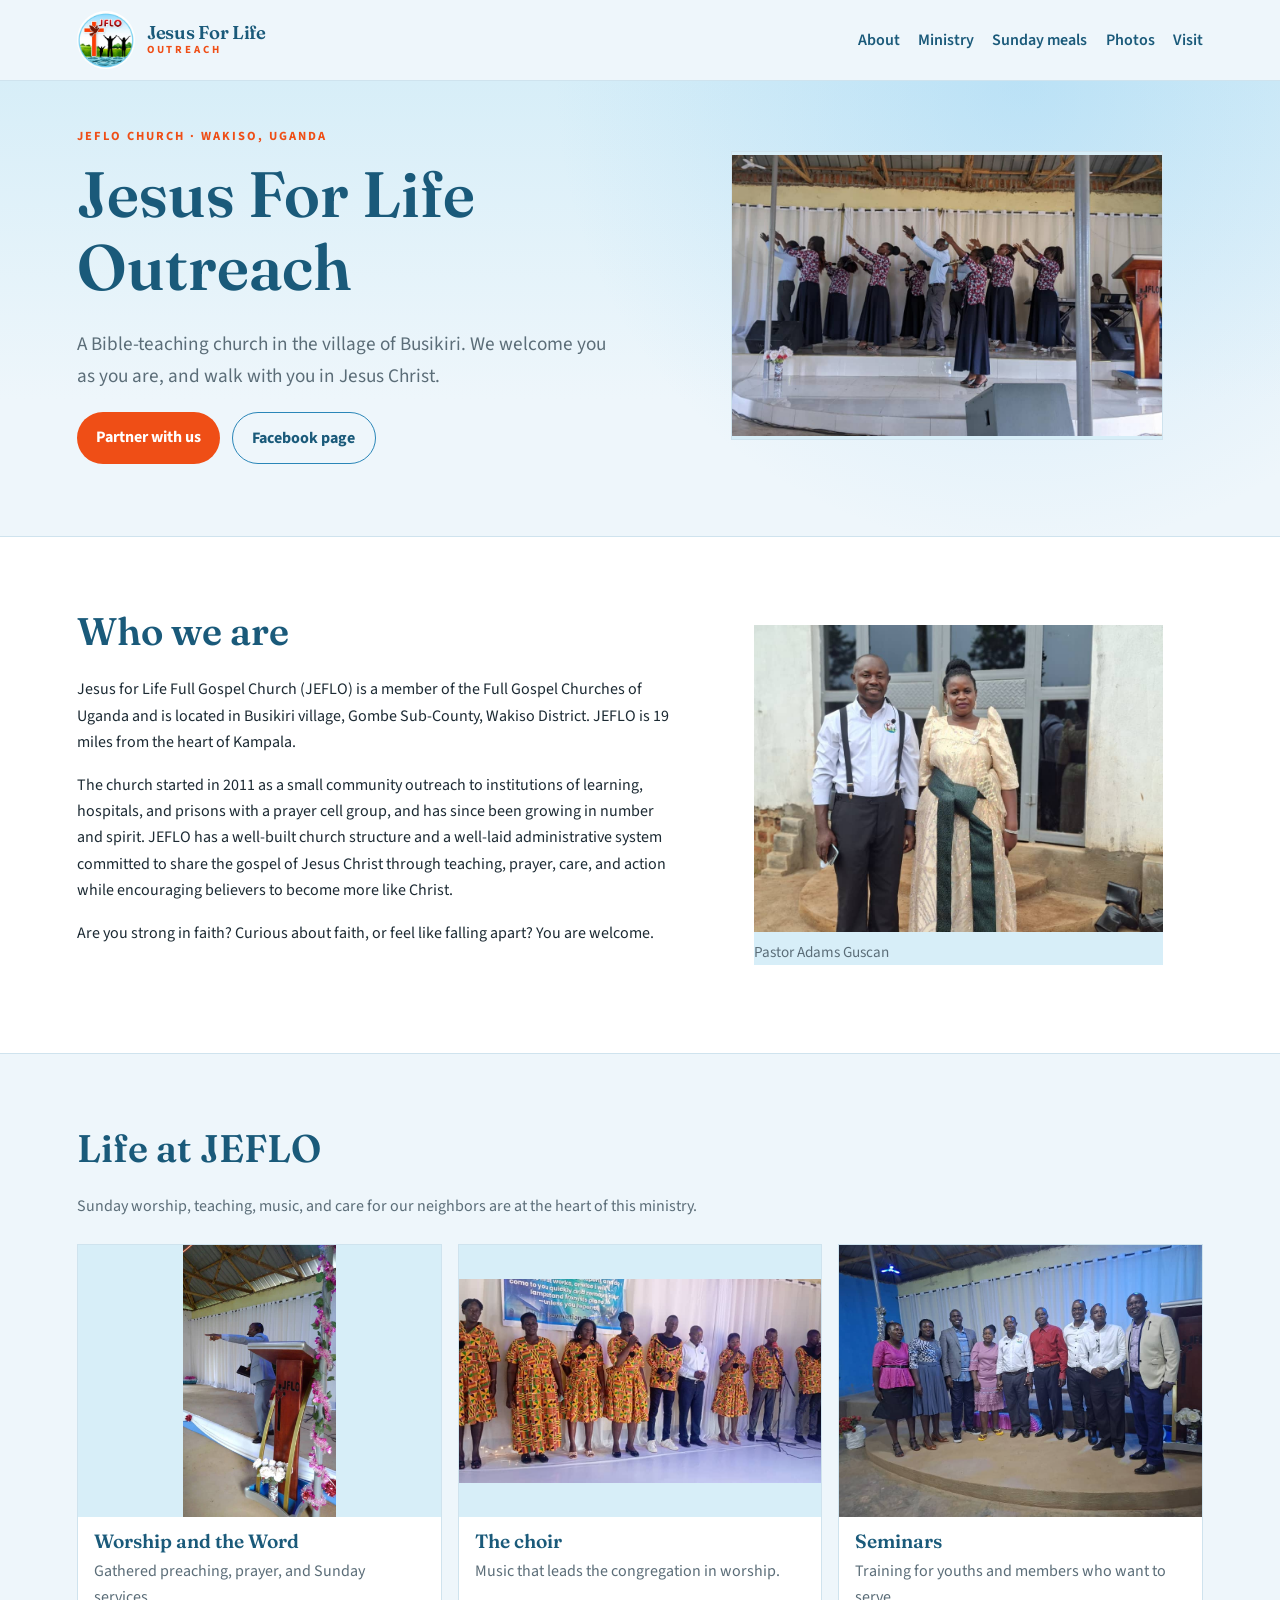
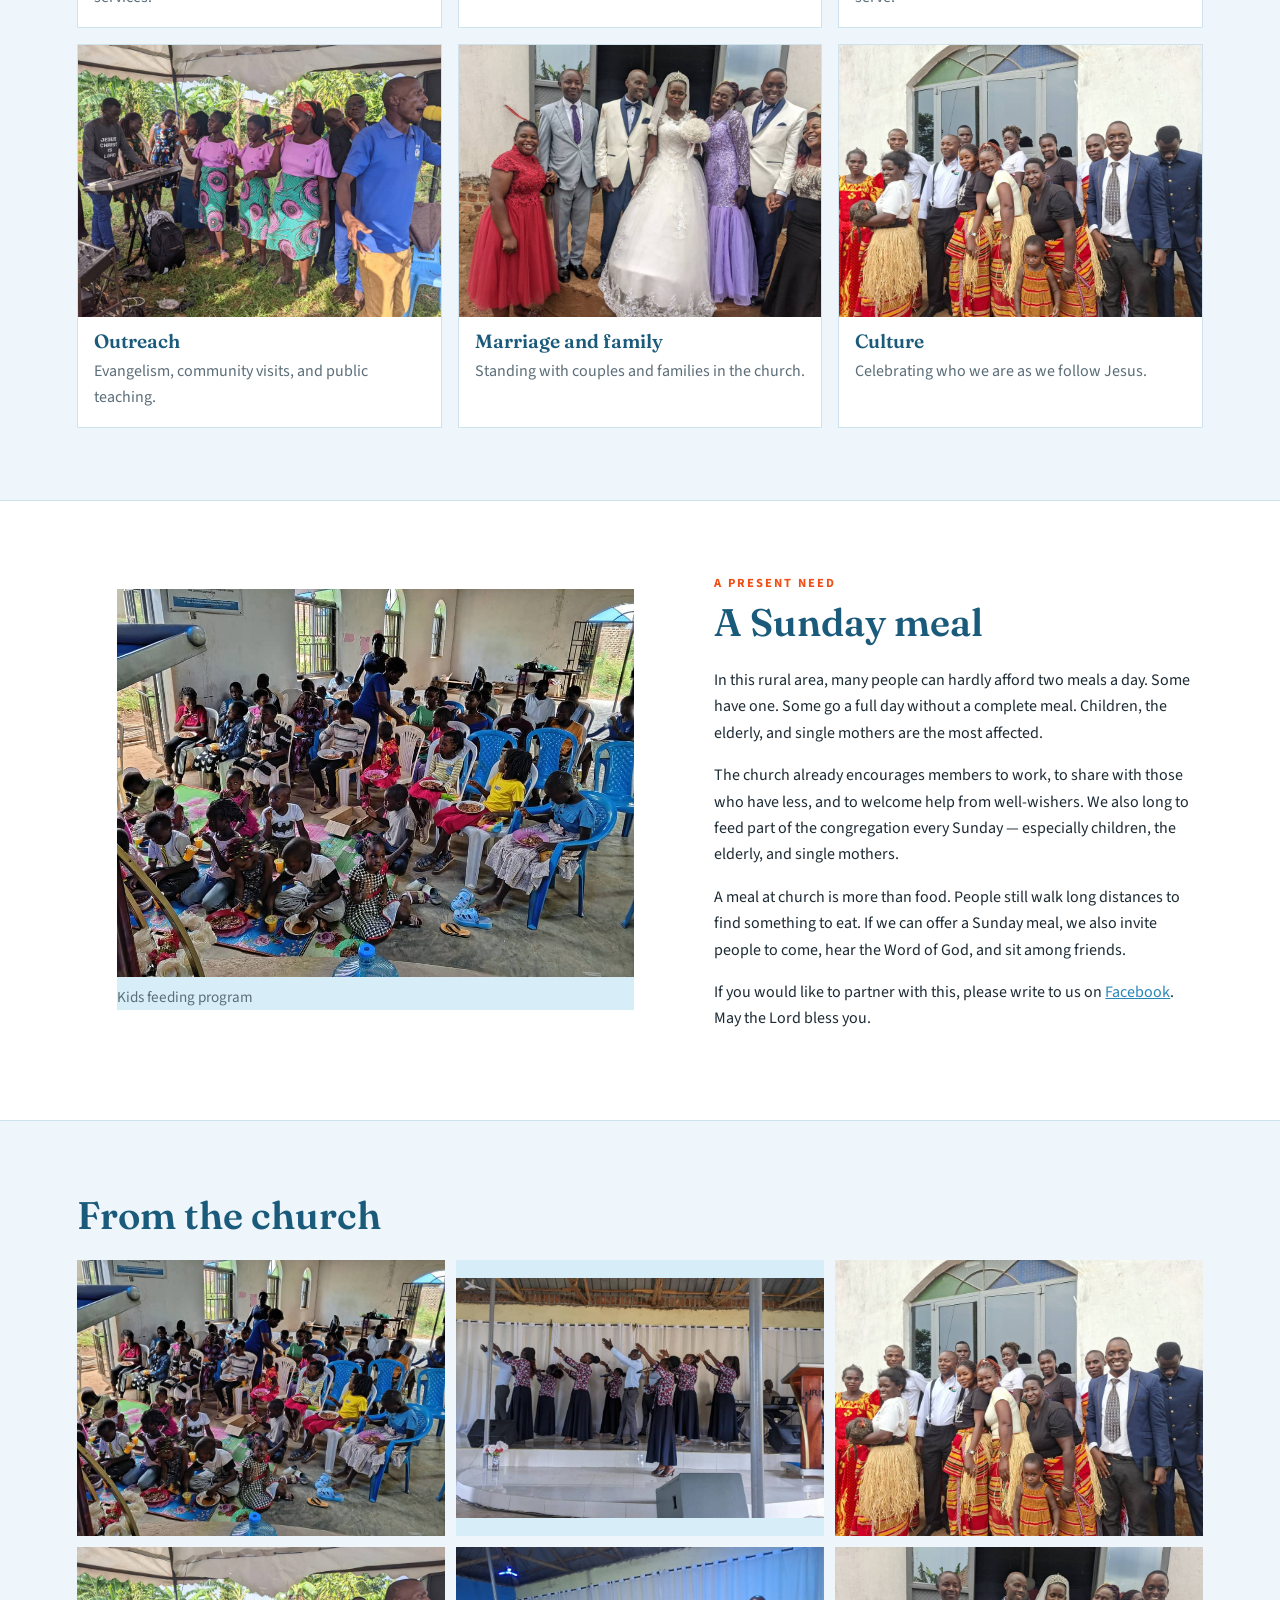
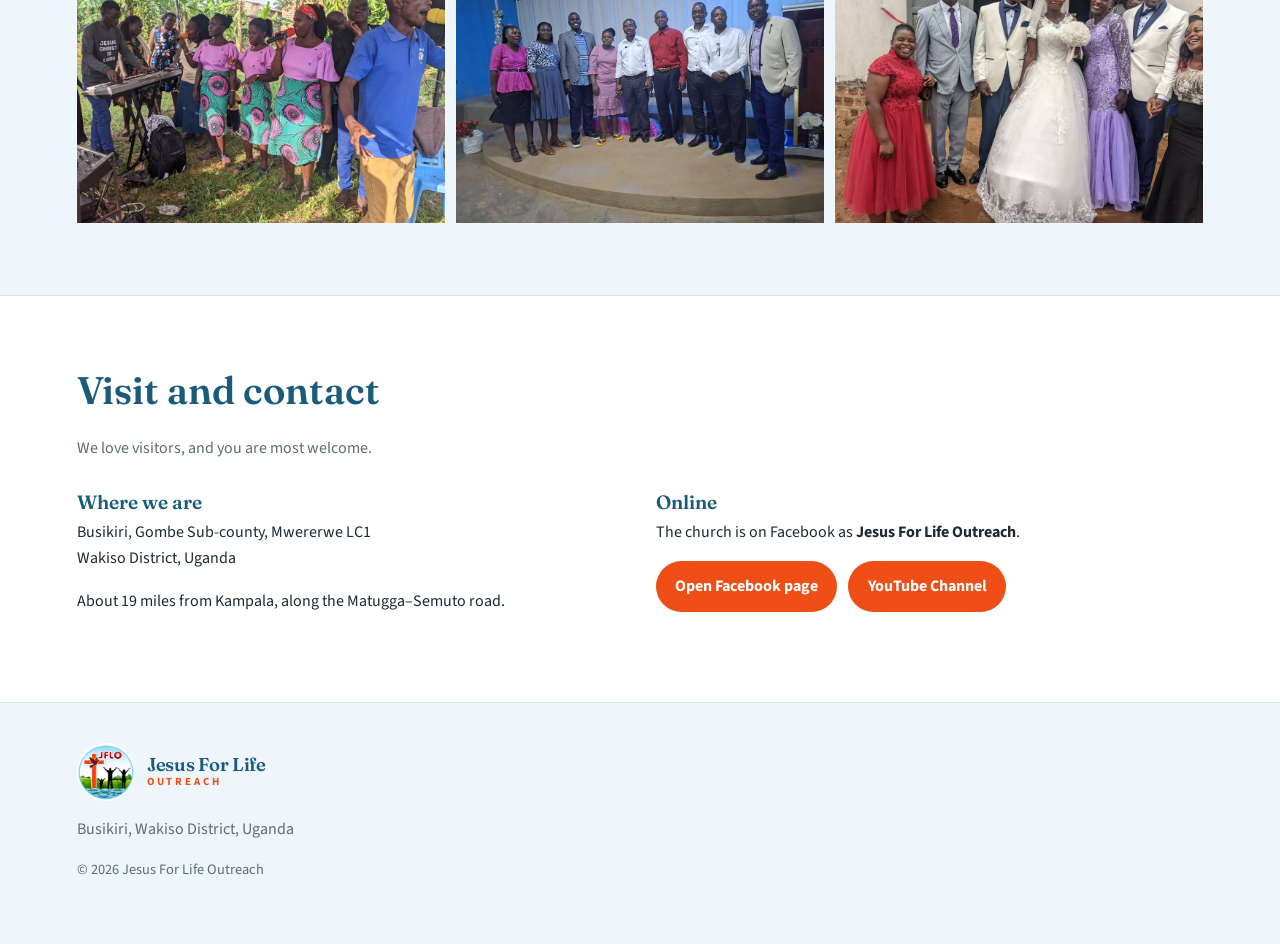
==== index.html @ beca9a96 "Update Who we are section with revised church description" ====
<!DOCTYPE html>
<html lang="en">
  <head>
    <meta charset="UTF-8" />
    <meta name="viewport" content="width=device-width, initial-scale=1" />
    <title>Jesus For Life Outreach | Busikiri, Uganda</title>
    <meta
      name="description"
      content="Jesus For Life Outreach (JEFLO) is a church and community ministry in Busikiri, Wakiso District, Uganda. Come as you are."
    />
    <link rel="icon" href="images/favicon.png" />
    <link rel="preconnect" href="https://fonts.googleapis.com" />
    <link rel="preconnect" href="https://fonts.gstatic.com" crossorigin />
    <link
      href="https://fonts.googleapis.com/css2?family=Fraunces:opsz,wght@9..144,500;9..144,600;9..144,700&family=Source+Sans+3:wght@400;500;600;700&display=swap"
      rel="stylesheet"
    />
    <link rel="stylesheet" href="styles.css" />
  </head>
  <body>
    <header class="site-header">
      <a class="brand" href="#home" aria-label="Jesus For Life Outreach">
        <img class="brand-mark" src="images/logo-jflo.png" alt="" />
        <span class="brand-text">
          <strong>Jesus For Life</strong>
          <span>Outreach</span>
        </span>
      </a>
      <button class="nav-toggle" type="button" aria-expanded="false" aria-controls="menu">
        Menu
      </button>
      <nav id="menu" class="nav" aria-label="Primary">
        <a href="#about">About</a>
        <a href="#ministry">Ministry</a>
        <a href="#meals">Sunday meals</a>
        <a href="#gallery">Photos</a>
        <a href="#visit">Visit</a>
      </nav>
    </header>

    <main>
      <section id="home" class="hero">
        <div class="hero-copy">
          <p class="eyebrow">JEFLO Church · Wakiso, Uganda</p>
          <h1>Jesus For Life Outreach</h1>
          <p class="lede">
            A Bible-teaching church in the village of Busikiri. We welcome
            you as you are, and walk with you in Jesus Christ.
          </p>
          <div class="actions">
            <a class="button" href="#meals">Partner with us</a>
            <a
              class="button button-ghost"
              href="https://www.facebook.com/JesusForLifeOutreach"
              target="_blank"
              rel="noopener noreferrer"
              >Facebook page</a
            >
          </div>
        </div>
        <figure class="hero-photo">
          <img
            src="images/choir.jpg"
            alt="The choir worshipping at Jesus For Life Outreach"
          />
        </figure>
      </section>

      <section id="about" class="panel">
        <div class="split">
          <div>
            <h2>Who we are</h2>
            <p>
              Jesus for Life Full Gospel Church (JEFLO) is a member of the
              Full Gospel Churches of Uganda and is located in Busikiri
              village, Gombe Sub-County, Wakiso District. JEFLO is 19 miles
              from the heart of Kampala.
            </p>
            <p>
              The church started in 2011 as a small community outreach to
              institutions of learning, hospitals, and prisons with a prayer
              cell group, and has since been growing in number and spirit.
              JEFLO has a well-built church structure and a well-laid
              administrative system committed to share the gospel of Jesus
              Christ through teaching, prayer, care, and action while
              encouraging believers to become more like Christ.
            </p>
            <p>
              Are you strong in faith? Curious about faith, or feel like
              falling apart? You are welcome.
            </p>
          </div>
          <figure>
            <img
              src="images/pastor.jpg"
              alt="Pastor Adams Guscan at the church"
            />
            <figcaption>Pastor Adams Guscan</figcaption>
          </figure>
        </div>
      </section>

      <section id="ministry" class="panel panel-alt">
        <h2>Life at JEFLO</h2>
        <p class="intro">
          Sunday worship, teaching, music, and care for our neighbors are
          at the heart of this ministry.
        </p>
        <ul class="cards">
          <li>
            <img src="images/sermon.jpg" alt="Preaching from the JFLO pulpit" />
            <h3>Worship and the Word</h3>
            <p>Gathered preaching, prayer, and Sunday services.</p>
          </li>
          <li>
            <img src="images/choir-kente.jpg" alt="The church choir singing" />
            <h3>The choir</h3>
            <p>Music that leads the congregation in worship.</p>
          </li>
          <li>
            <img src="images/seminars.jpg" alt="Leaders gathered after a seminar" />
            <h3>Seminars</h3>
            <p>Training for youths and members who want to serve.</p>
          </li>
          <li>
            <img
              src="images/outreach.jpg"
              alt="Outdoor singing during a community gathering"
            />
            <h3>Outreach</h3>
            <p>Evangelism, community visits, and public teaching.</p>
          </li>
          <li>
            <img
              src="images/wedding.jpg"
              alt="A wedding celebration at the church"
            />
            <h3>Marriage and family</h3>
            <p>Standing with couples and families in the church.</p>
          </li>
          <li>
            <img
              src="images/culture.jpg"
              alt="Church members in cultural dress"
            />
            <h3>Culture</h3>
            <p>Celebrating who we are as we follow Jesus.</p>
          </li>
        </ul>
      </section>

      <section id="meals" class="panel">
        <div class="split">
          <figure>
            <img
              src="images/kids-feeding.jpg"
              alt="Children eating a meal at the church"
            />
            <figcaption>Kids feeding program</figcaption>
          </figure>
          <div>
            <p class="eyebrow">A present need</p>
            <h2>A Sunday meal</h2>
            <p>
              In this rural area, many people can hardly afford two meals
              a day. Some have one. Some go a full day without a complete
              meal. Children, the elderly, and single mothers are the most
              affected.
            </p>
            <p>
              The church already encourages members to work, to share
              with those who have less, and to welcome help from
              well-wishers. We also long to feed part of the congregation
              every Sunday — especially children, the elderly, and single
              mothers.
            </p>
            <p>
              A meal at church is more than food. People still walk long
              distances to find something to eat. If we can offer a
              Sunday meal, we also invite people to come, hear the Word of
              God, and sit among friends.
            </p>
            <p>
              If you would like to partner with this, please write to us
              on
              <a
                href="https://www.facebook.com/JesusForLifeOutreach"
                target="_blank"
                rel="noopener noreferrer"
                >Facebook</a
              >. May the Lord bless you.
            </p>
          </div>
        </div>
      </section>

      <section id="gallery" class="panel panel-alt">
        <h2>From the church</h2>
        <div class="gallery">
          <img src="images/kids-feeding.jpg" alt="Children sharing a meal" />
          <img src="images/choir.jpg" alt="Choir in worship" />
          <img src="images/culture.jpg" alt="Cultural celebration" />
          <img src="images/outreach.jpg" alt="Community outreach" />
          <img src="images/seminars.jpg" alt="Seminar gathering" />
          <img src="images/wedding.jpg" alt="Wedding at the church" />
        </div>
      </section>

      <section id="visit" class="panel">
        <h2>Visit and contact</h2>
        <p class="intro">
          We love visitors, and you are most welcome.
        </p>
        <div class="visit-grid">
          <div>
            <h3>Where we are</h3>
            <p>
              Busikiri, Gombe Sub-county, Mwererwe LC1<br />
              Wakiso District, Uganda
            </p>
            <p>
              About 19 miles from Kampala, along the Matugga–Semuto road.
            </p>
          </div>
          <div>
            <h3>Online</h3>
            <p>
              The church is on Facebook as
              <strong>Jesus For Life Outreach</strong>.
            </p>
            <a
              class="button"
              href="https://www.facebook.com/JesusForLifeOutreach"
              target="_blank"
              rel="noopener noreferrer"
              >Open Facebook page</a
            >
            <a
              class="button"
              href="https://www.youtube.com/@MrGuscan/featured"
              target="_blank"
              rel="noopener noreferrer"
              >YouTube Channel</a
            >
          </div>
        </div>
      </section>
    </main>

    <footer class="site-footer">
      <a class="brand" href="#home" aria-label="Jesus For Life Outreach">
        <img class="brand-mark" src="images/logo-jflo.png" alt="" />
        <span class="brand-text">
          <strong>Jesus For Life</strong>
          <span>Outreach</span>
        </span>
      </a>
      <p>Busikiri, Wakiso District, Uganda</p>
      <p class="small">&copy; <span id="year"></span> Jesus For Life Outreach</p>
    </footer>

    <script src="script.js"></script>
  </body>
</html>
---- styles.css ----
:root {
  --blue: #2a86b8;
  --blue-deep: #1a5a7a;
  --orange: #ef4e16;
  --orange-deep: #c93c0e;
  --cream: #eef6fb;
  --paper: #ffffff;
  --ink: #1c2a33;
  --muted: #5b6d78;
  --line: #cfe3ee;
}

* {
  box-sizing: border-box;
}

html {
  scroll-behavior: smooth;
}

body {
  margin: 0;
  color: var(--ink);
  background: var(--cream);
  font-family: "Source Sans 3", sans-serif;
  line-height: 1.65;
}

img {
  max-width: 100%;
  display: block;
}

h1,
h2,
h3 {
  font-family: Fraunces, Georgia, serif;
  font-weight: 600;
  line-height: 1.15;
  color: var(--blue-deep);
}

h1 {
  font-size: clamp(2.4rem, 5vw, 4.2rem);
  margin: 0.15em 0 0.4em;
}

h2 {
  font-size: clamp(1.8rem, 3vw, 2.4rem);
  margin: 0 0 0.6em;
}

h3 {
  font-size: 1.2rem;
  margin: 0.7em 0 0.3em;
}

p {
  margin: 0 0 1em;
}

a {
  color: var(--blue);
}

.site-header {
  display: flex;
  justify-content: space-between;
  align-items: center;
  gap: 1rem;
  padding: 0.7rem 6vw;
  position: sticky;
  top: 0;
  background: rgba(238, 246, 251, 0.94);
  backdrop-filter: blur(10px);
  border-bottom: 1px solid var(--line);
  z-index: 20;
}

.brand {
  display: flex;
  align-items: center;
  gap: 0.75rem;
  text-decoration: none;
  color: var(--blue-deep);
}

.brand-mark {
  width: 58px;
  height: 58px;
  flex: none;
  display: block;
  border-radius: 50%;
}

.brand-text {
  display: flex;
  flex-direction: column;
  gap: 0.18rem;
}

.brand-text strong {
  font-family: Fraunces, Georgia, serif;
  font-size: 1.16rem;
  font-weight: 600;
  letter-spacing: -0.015em;
  line-height: 1;
}

.brand-text span {
  font-size: 0.68rem;
  font-weight: 700;
  letter-spacing: 0.26em;
  text-transform: uppercase;
  color: var(--orange);
  line-height: 1;
}

.nav {
  display: flex;
  gap: 1.15rem;
}

.nav a {
  text-decoration: none;
  font-weight: 600;
  color: var(--blue-deep);
}

.nav a:hover {
  color: var(--orange);
}

.nav-toggle {
  display: none;
  background: transparent;
  border: 1px solid var(--line);
  padding: 0.4rem 0.7rem;
  font: inherit;
  cursor: pointer;
}

.hero {
  display: grid;
  grid-template-columns: 1.05fr 0.95fr;
  gap: 3rem;
  align-items: center;
  padding: 5vh 6vw 8vh;
  background:
    radial-gradient(circle at 80% 0, rgba(112, 192, 240, 0.28), transparent 42%),
    linear-gradient(180deg, #d7eef8 0%, var(--cream) 70%);
}

.eyebrow {
  margin: 0 0 0.4rem;
  color: var(--orange);
  letter-spacing: 0.16em;
  text-transform: uppercase;
  font-size: 0.78rem;
  font-weight: 700;
}

.lede {
  font-size: 1.2rem;
  color: var(--muted);
  max-width: 34rem;
}

.actions {
  display: flex;
  flex-wrap: wrap;
  gap: 0.75rem;
  margin-top: 0.4rem;
}

.button {
  display: inline-block;
  padding: 0.75rem 1.2rem;
  background: var(--orange);
  color: white;
  text-decoration: none;
  border-radius: 999px;
  font-weight: 700;
}

.button:hover {
  background: var(--orange-deep);
}

.button-ghost {
  background: transparent;
  color: var(--blue-deep);
  border: 1px solid var(--blue);
}

.button-ghost:hover {
  background: var(--blue);
  color: white;
}

.hero-photo,
.split figure,
.cards img,
.gallery img {
  background: #d7eef8;
}

.hero-photo img,
.split figure img,
.cards img,
.gallery img {
  width: 100%;
  height: auto;
  display: block;
  object-fit: contain;
  object-position: center;
}

.hero-photo {
  border: 1px solid var(--line);
}

.hero-photo img {
  aspect-ratio: 3 / 2;
}

.panel {
  padding: 4.5rem 6vw;
  background: var(--paper);
  border-top: 1px solid var(--line);
}

.panel-alt {
  background: var(--cream);
}

.intro {
  max-width: 40rem;
  color: var(--muted);
}

.split {
  display: grid;
  grid-template-columns: 1.1fr 0.9fr;
  gap: 2.5rem;
  align-items: start;
}

.split figure img {
  aspect-ratio: 4 / 3;
}

figcaption {
  margin-top: 0.5rem;
  color: var(--muted);
  font-size: 0.95rem;
}

.cards {
  list-style: none;
  margin: 1.5rem 0 0;
  padding: 0;
  display: grid;
  grid-template-columns: repeat(3, 1fr);
  gap: 1rem;
}

.cards li {
  background: var(--paper);
  border: 1px solid var(--line);
  padding: 0 0 1rem;
}

.cards img {
  aspect-ratio: 4 / 3;
}

.cards p {
  margin: 0;
  padding: 0 1rem;
  color: var(--muted);
}

.cards h3 {
  padding: 0 1rem;
}

.gallery {
  display: grid;
  grid-template-columns: repeat(3, 1fr);
  gap: 0.7rem;
  margin-top: 1.4rem;
}

.gallery img {
  aspect-ratio: 4 / 3;
}

.visit-grid {
  display: grid;
  grid-template-columns: 1fr 1fr;
  gap: 2rem;
  margin-top: 1rem;
}

.visit-grid .button {
  margin: 0 0.5rem 0.6rem 0;
}

.site-footer {
  padding: 2.5rem 6vw 3rem;
  border-top: 1px solid var(--line);
  color: var(--muted);
}

.site-footer .brand {
  margin-bottom: 0.9rem;
}

.small {
  font-size: 0.9rem;
}

@media (max-width: 860px) {
  .hero,
  .split,
  .cards,
  .gallery,
  .visit-grid {
    grid-template-columns: 1fr;
  }

  .nav-toggle {
    display: inline-block;
  }

  .nav {
    display: none;
    position: absolute;
    top: 100%;
    left: 0;
    right: 0;
    background: var(--cream);
    border-bottom: 1px solid var(--line);
    padding: 0.8rem 6vw 1.2rem;
    flex-direction: column;
  }

  .nav.open {
    display: flex;
  }
}
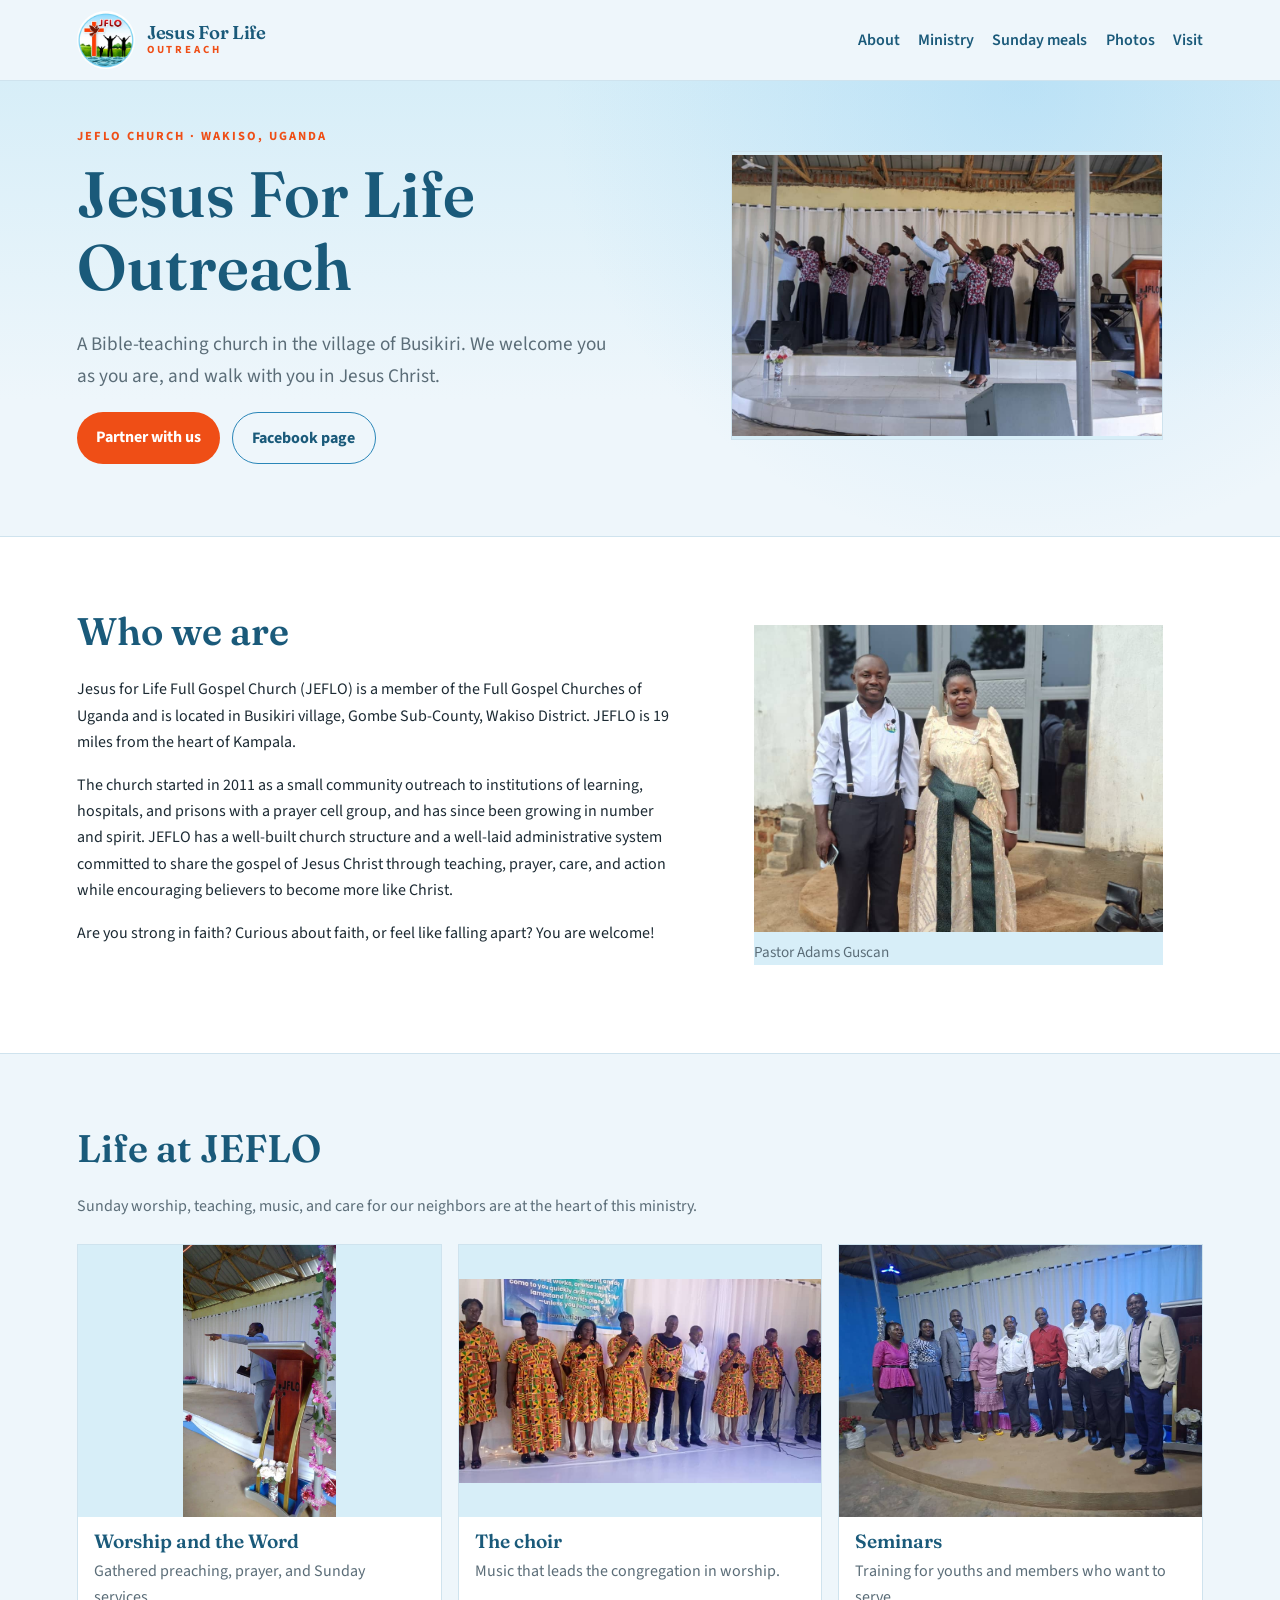
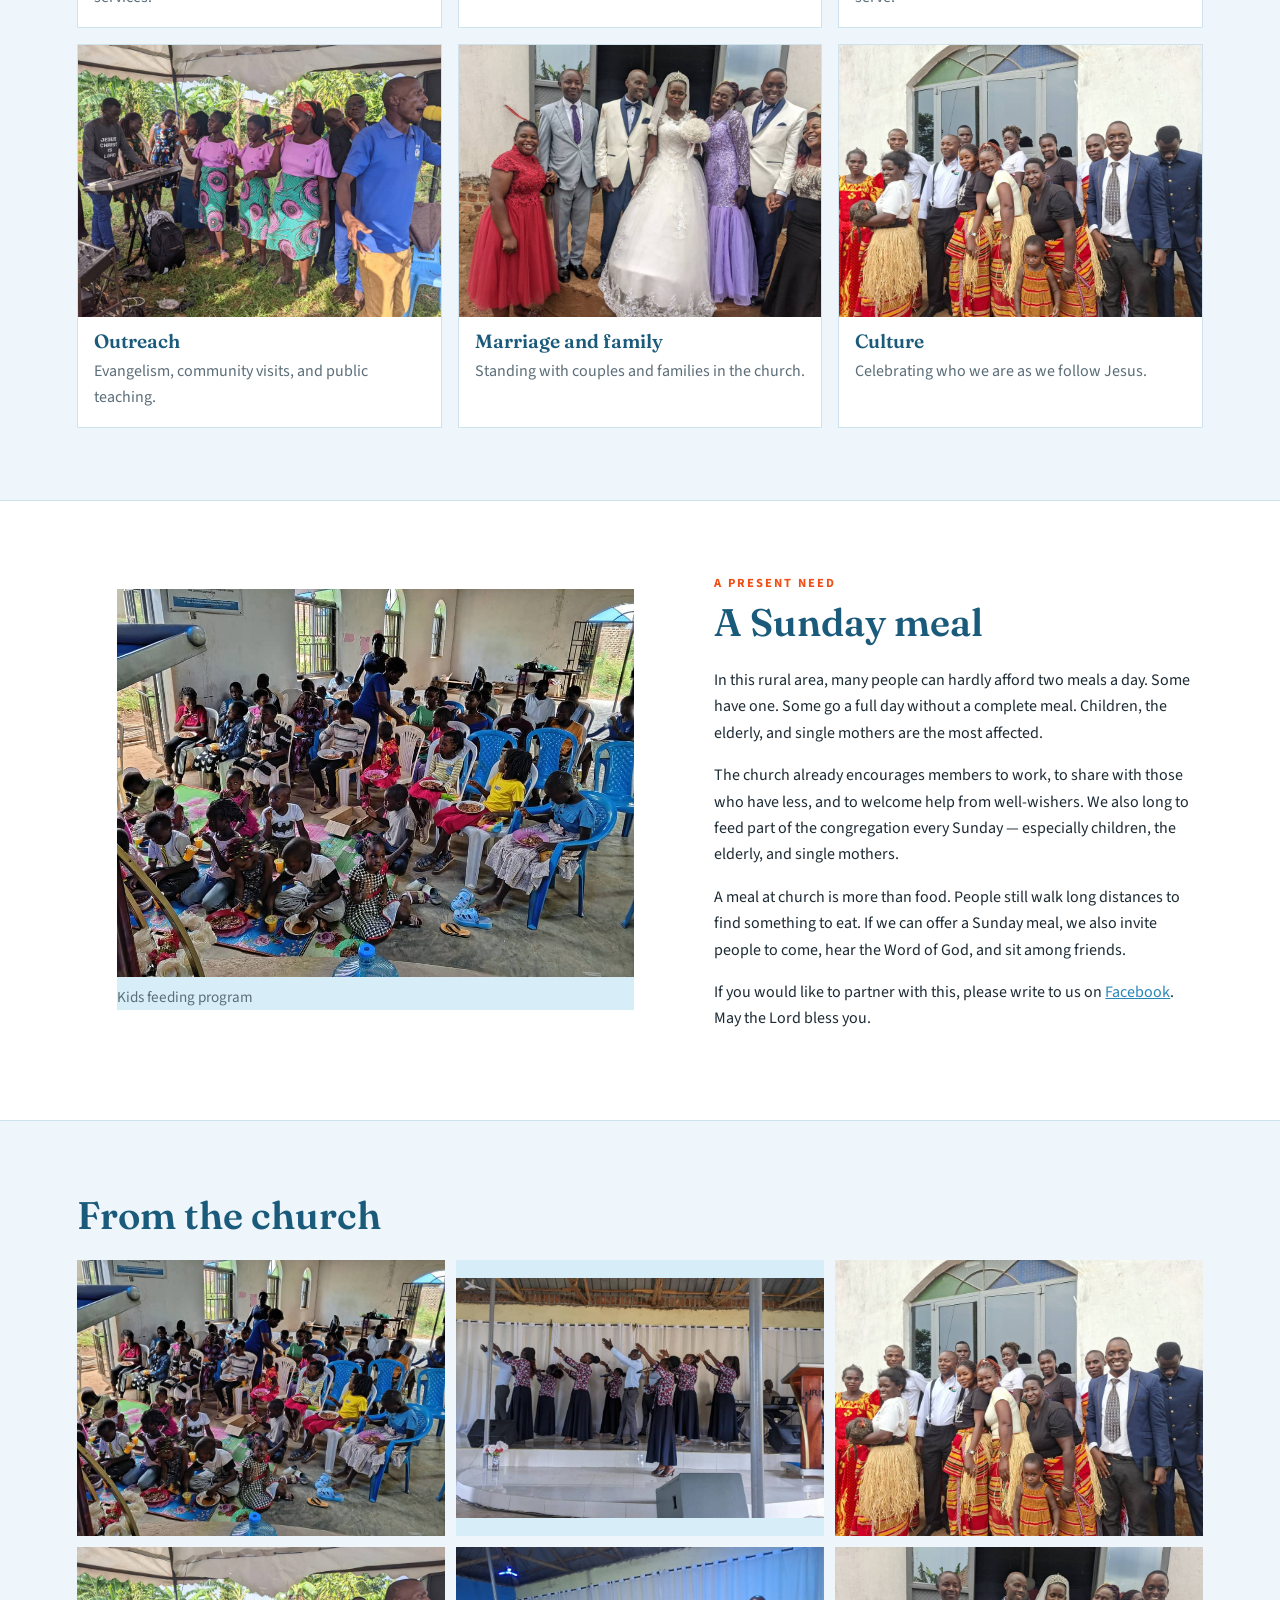
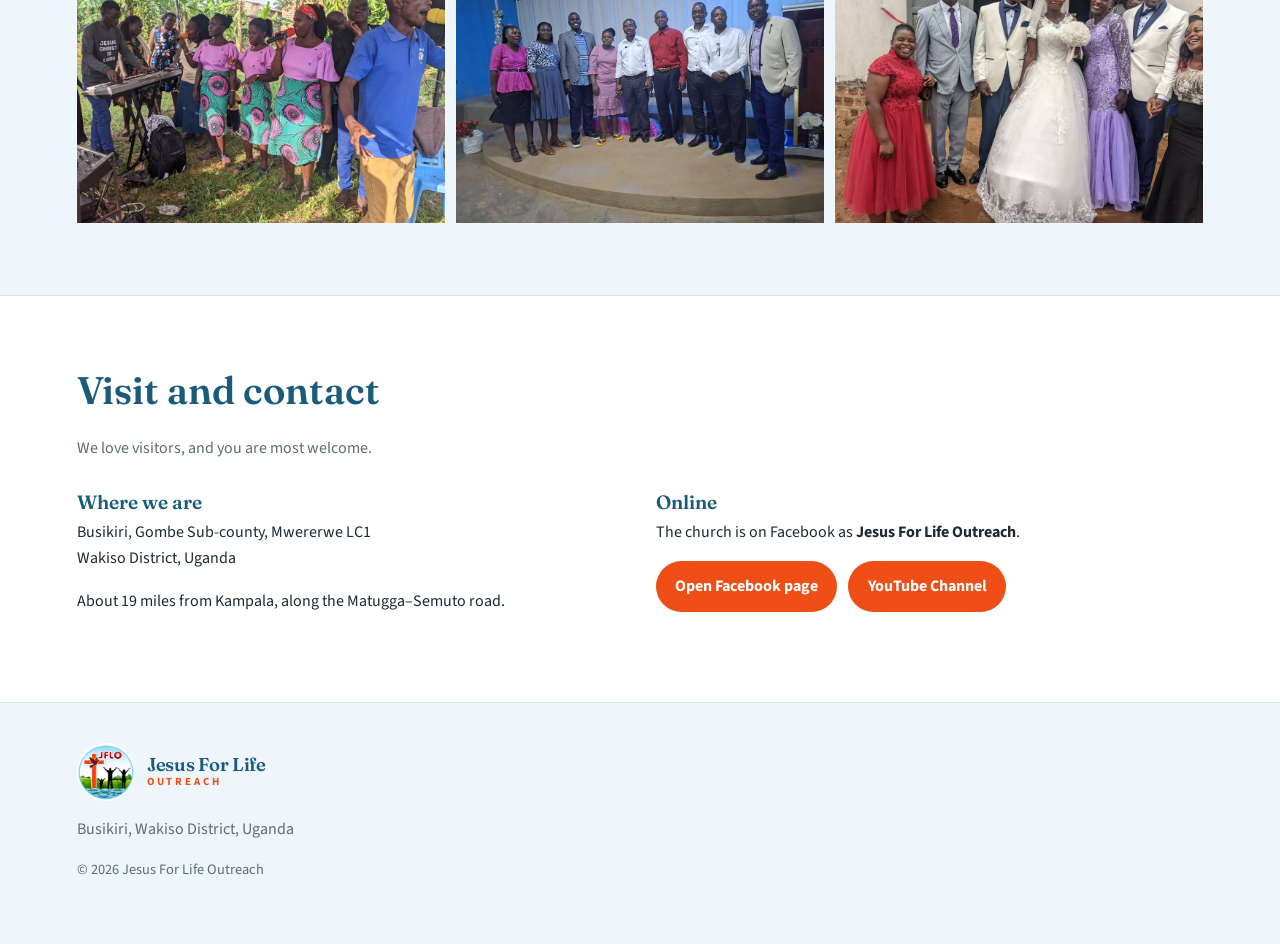
==== commit 5b06ce55: "Add exclamation mark to welcome line" ====
--- a/index.html
+++ b/index.html
@@ -87,7 +87,7 @@
             </p>
             <p>
               Are you strong in faith? Curious about faith, or feel like
-              falling apart? You are welcome.
+              falling apart? You are welcome!
             </p>
           </div>
           <figure>
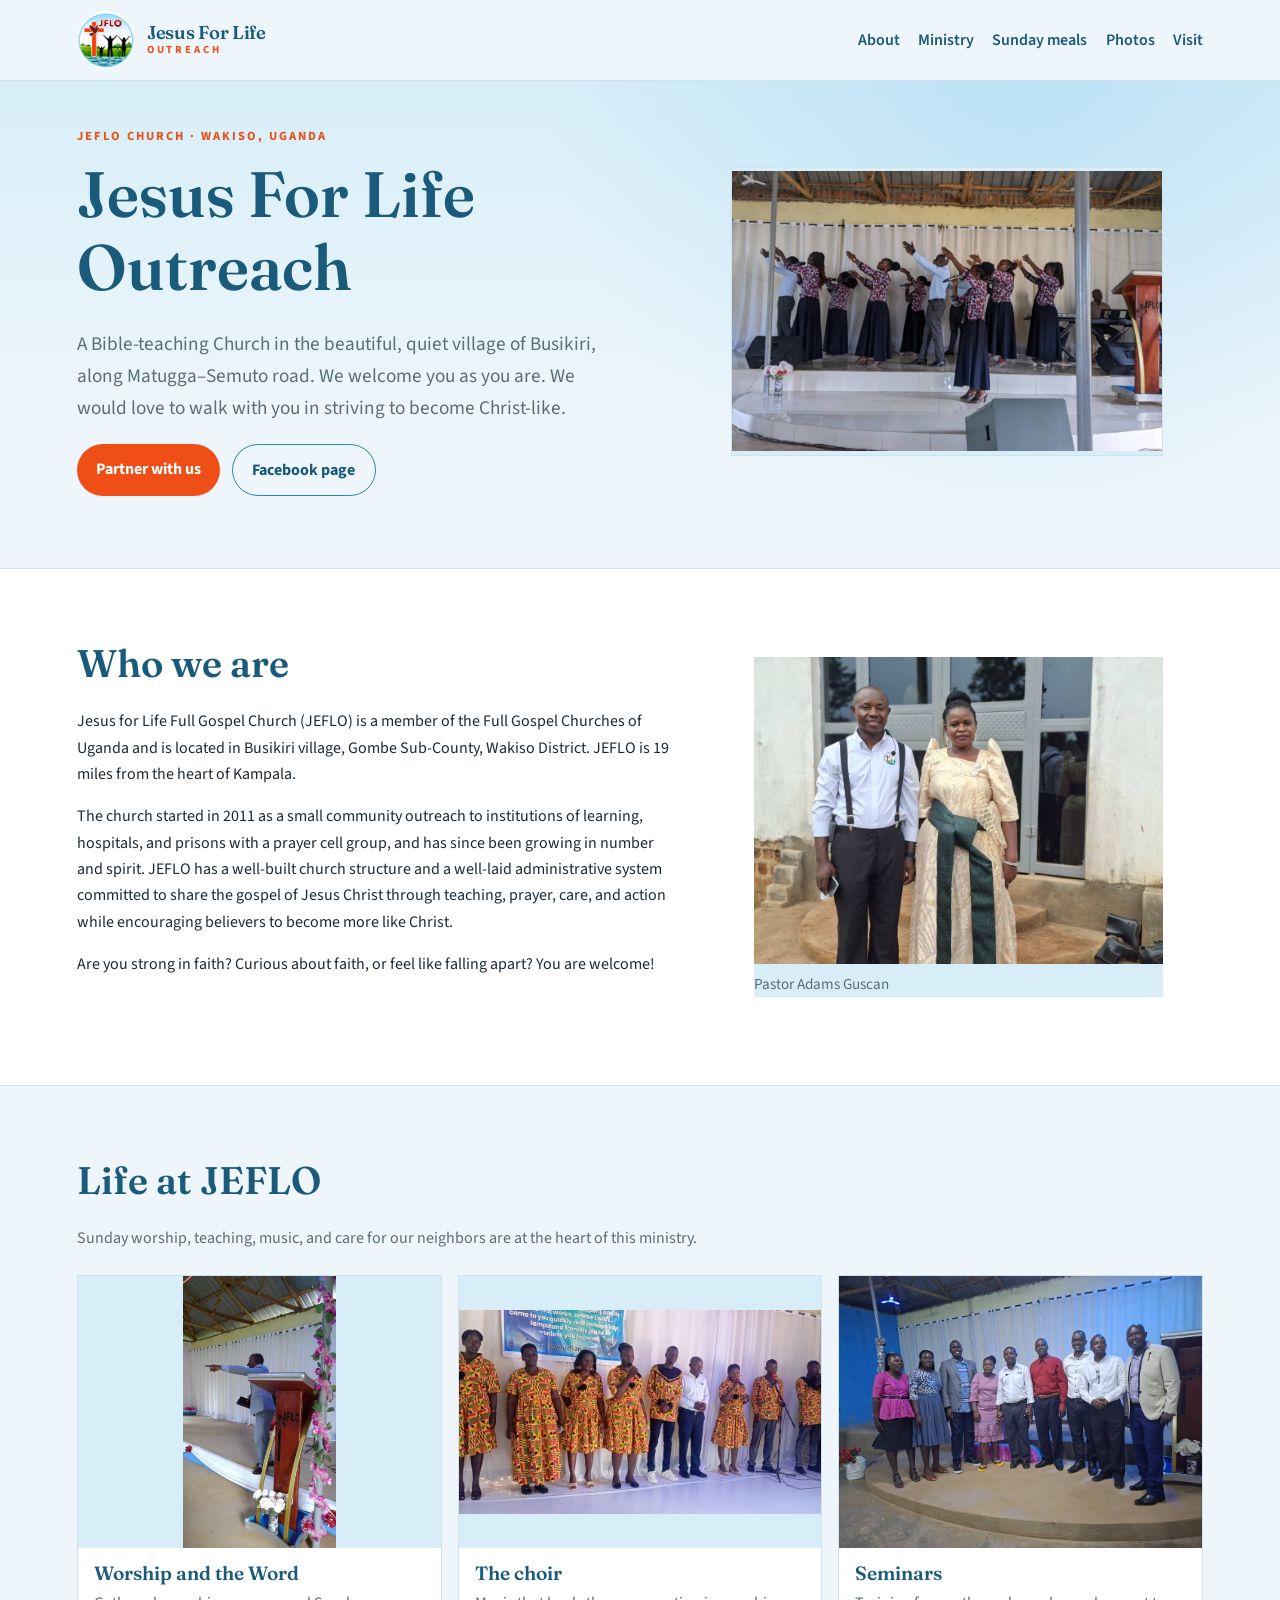
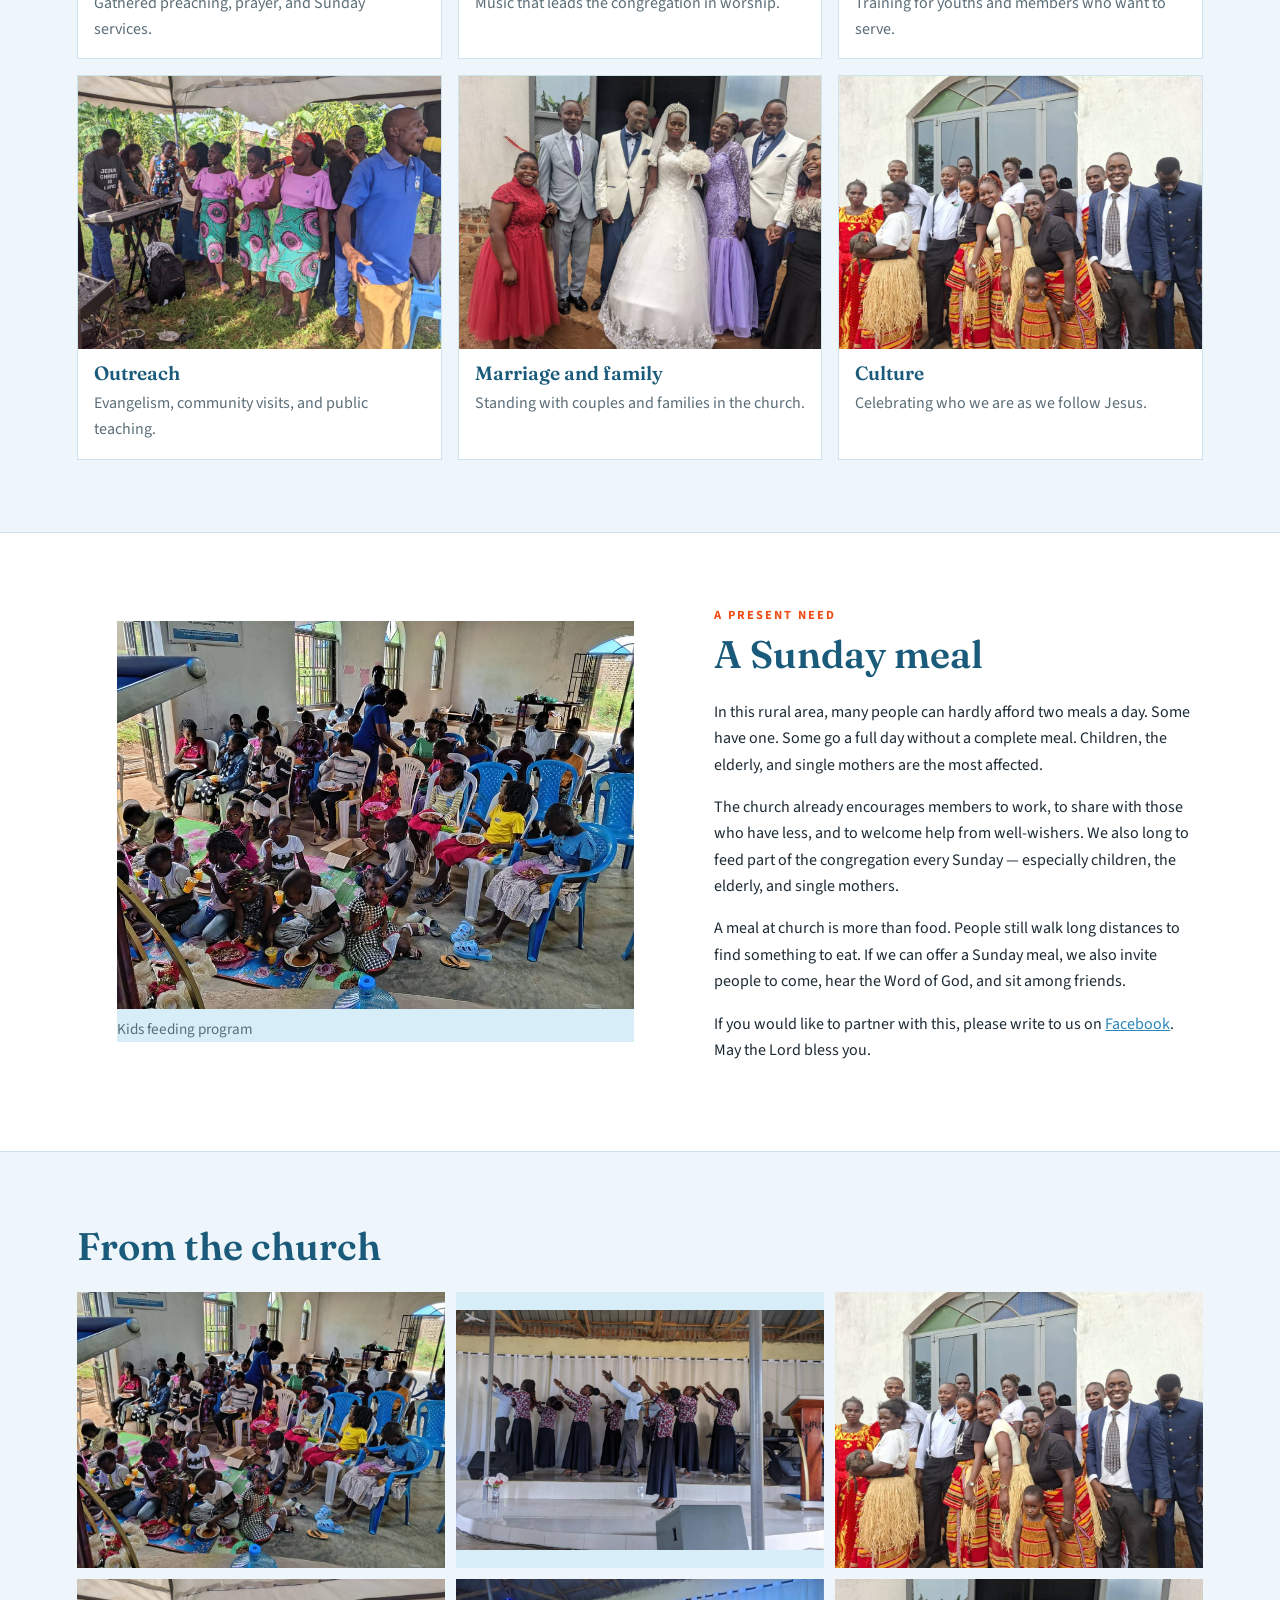
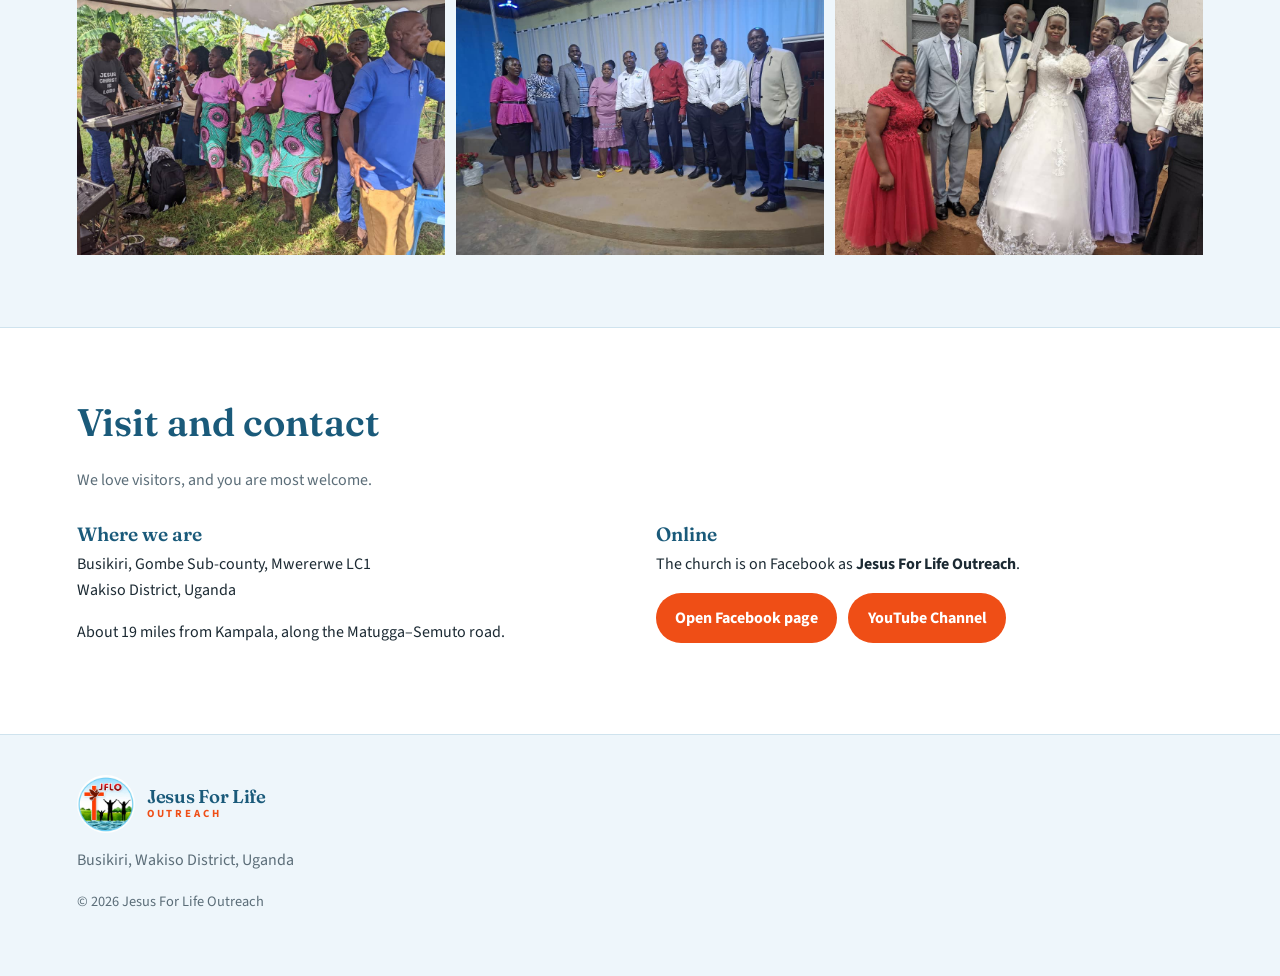
==== commit e06cb6e9: "Update hero lede text" ====
--- a/index.html
+++ b/index.html
@@ -44,8 +44,9 @@
           <p class="eyebrow">JEFLO Church · Wakiso, Uganda</p>
           <h1>Jesus For Life Outreach</h1>
           <p class="lede">
-            A Bible-teaching church in the village of Busikiri. We welcome
-            you as you are, and walk with you in Jesus Christ.
+            A Bible-teaching Church in the beautiful, quiet village of
+            Busikiri, along Matugga–Semuto road. We welcome you as you are.
+            We would love to walk with you in striving to become Christ-like.
           </p>
           <div class="actions">
             <a class="button" href="#meals">Partner with us</a>
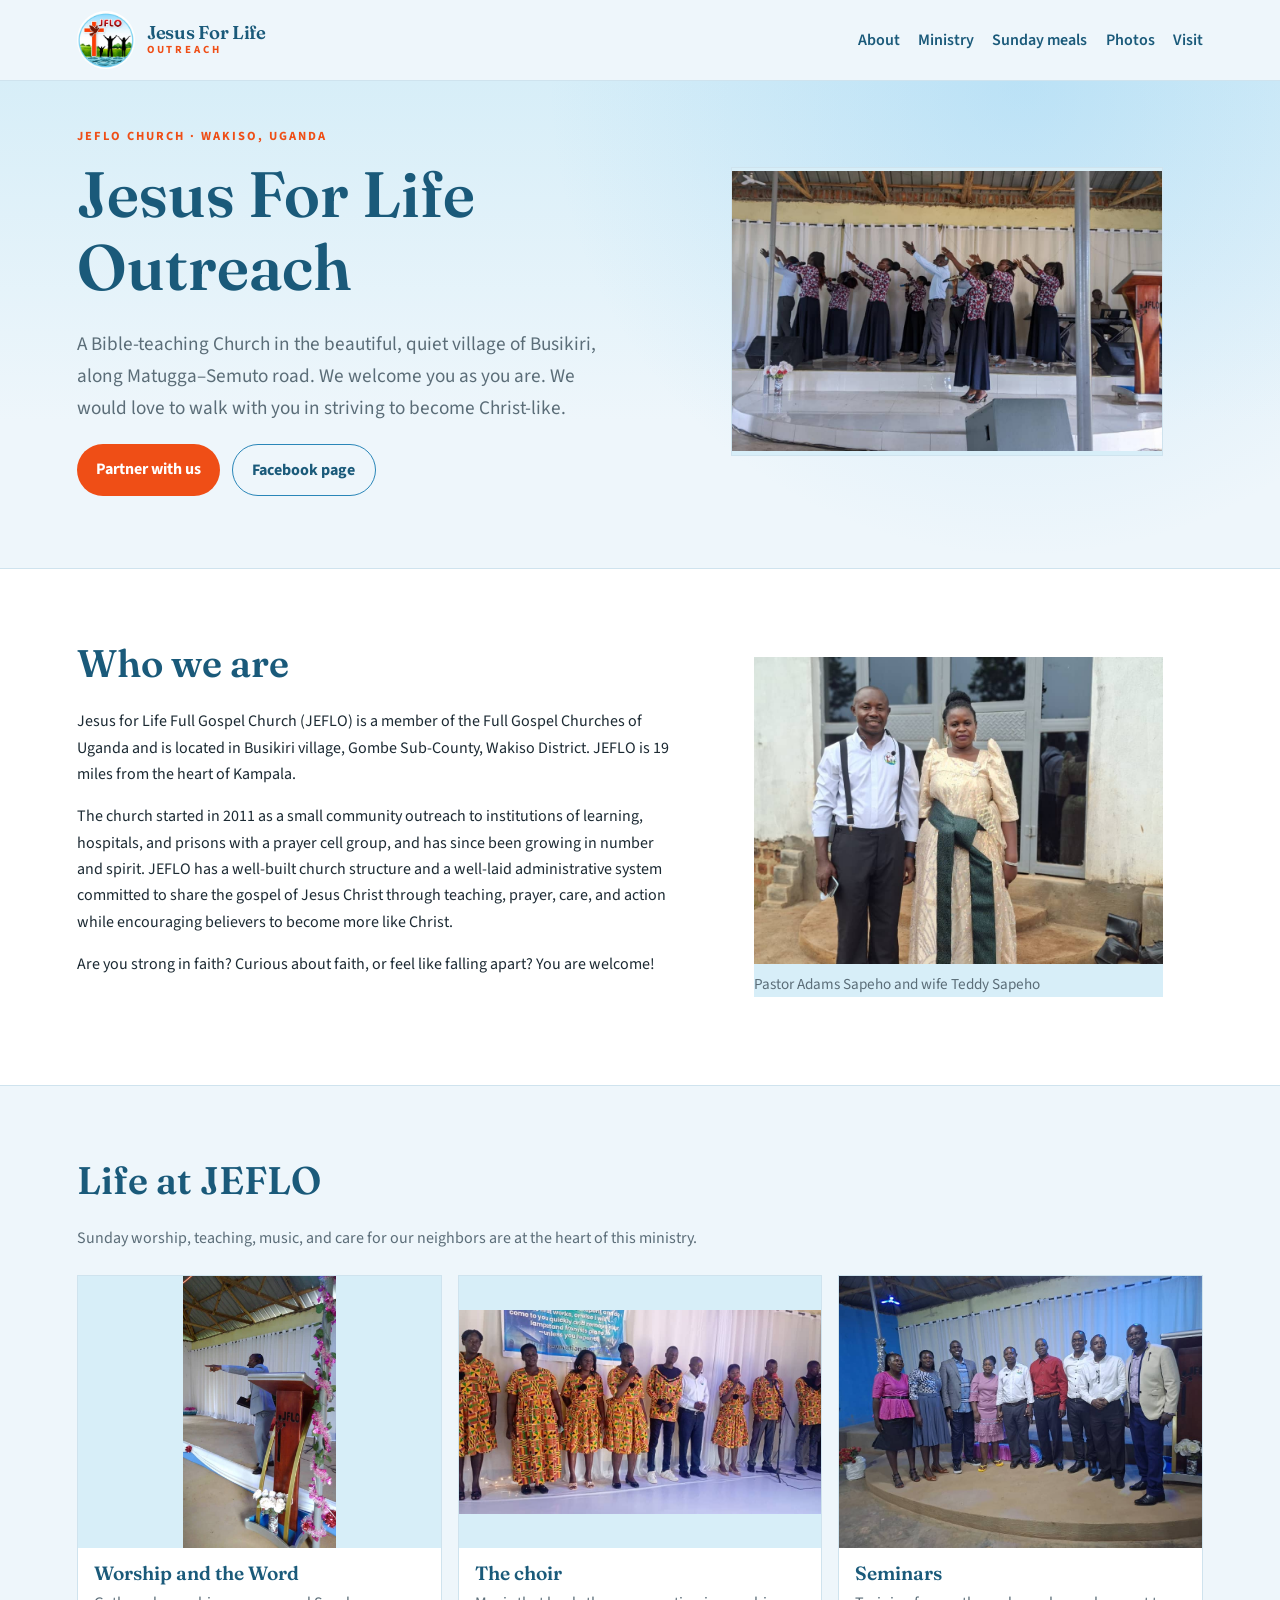
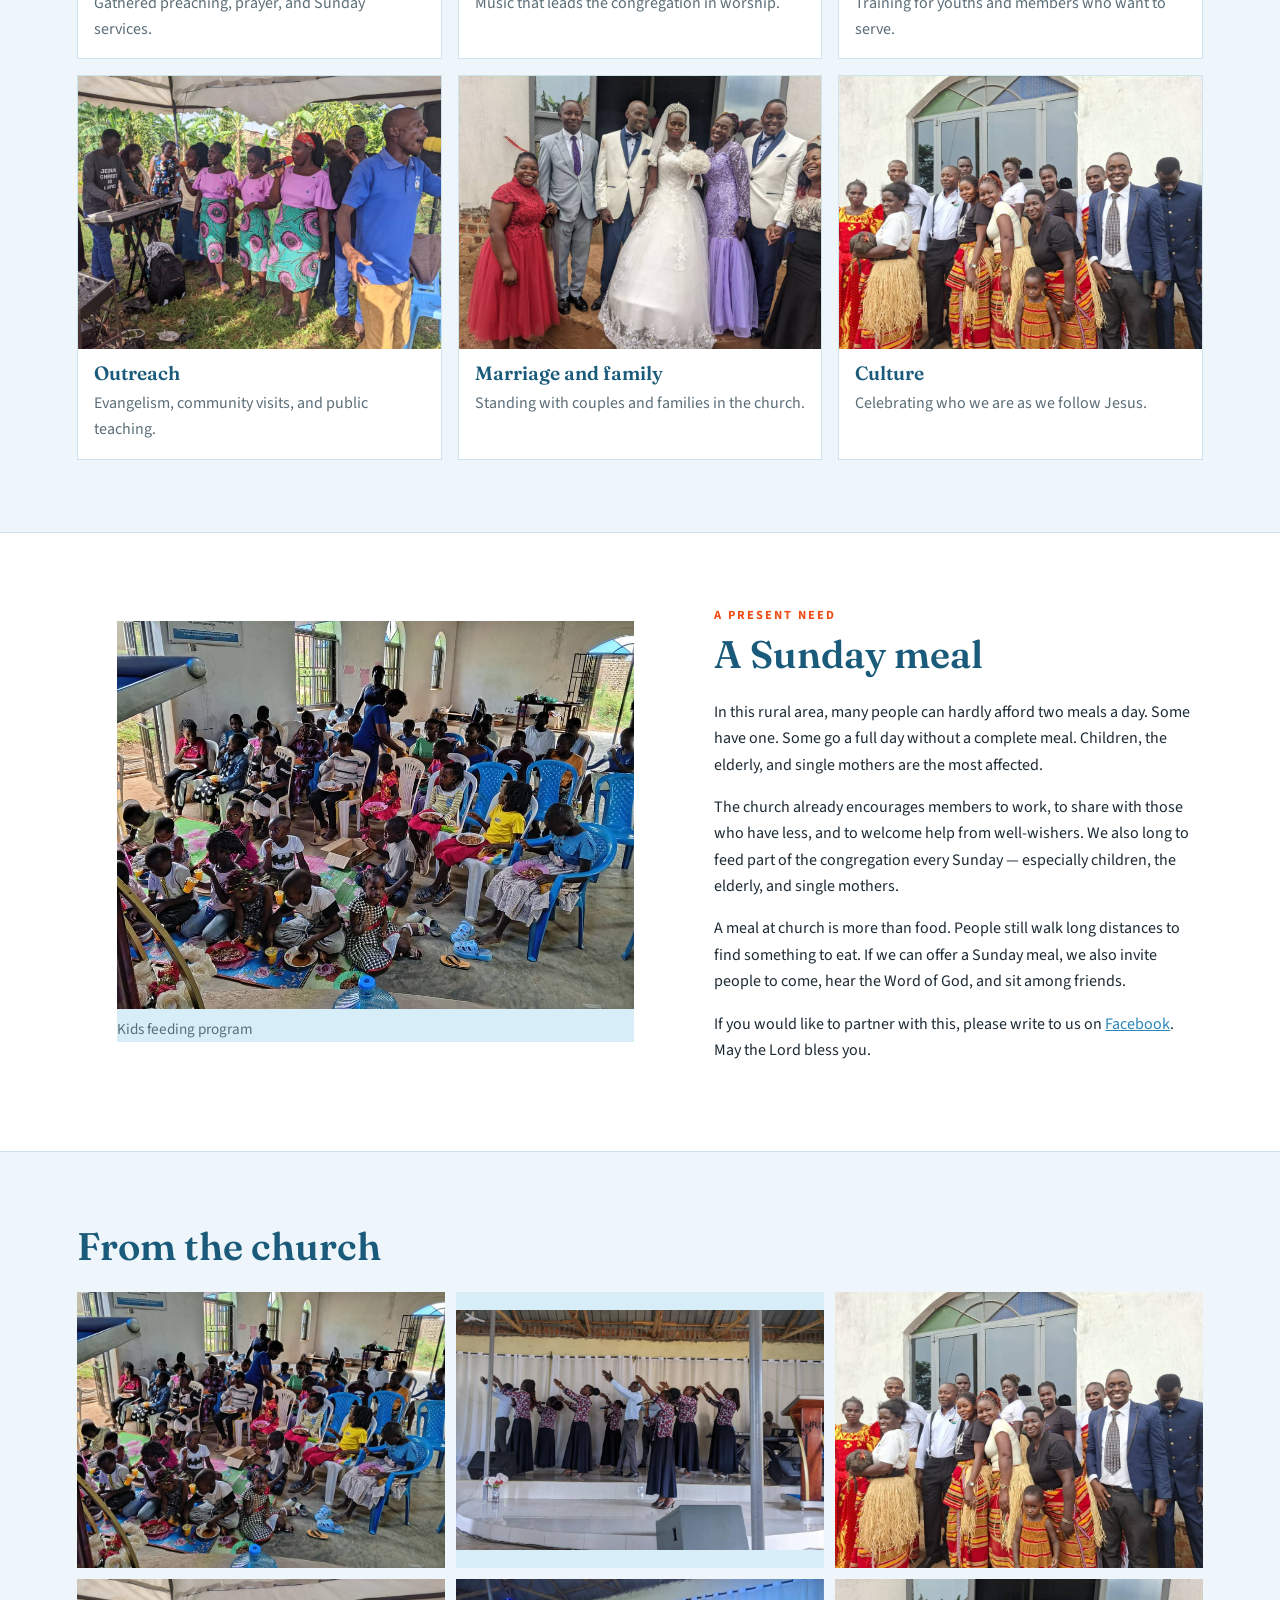
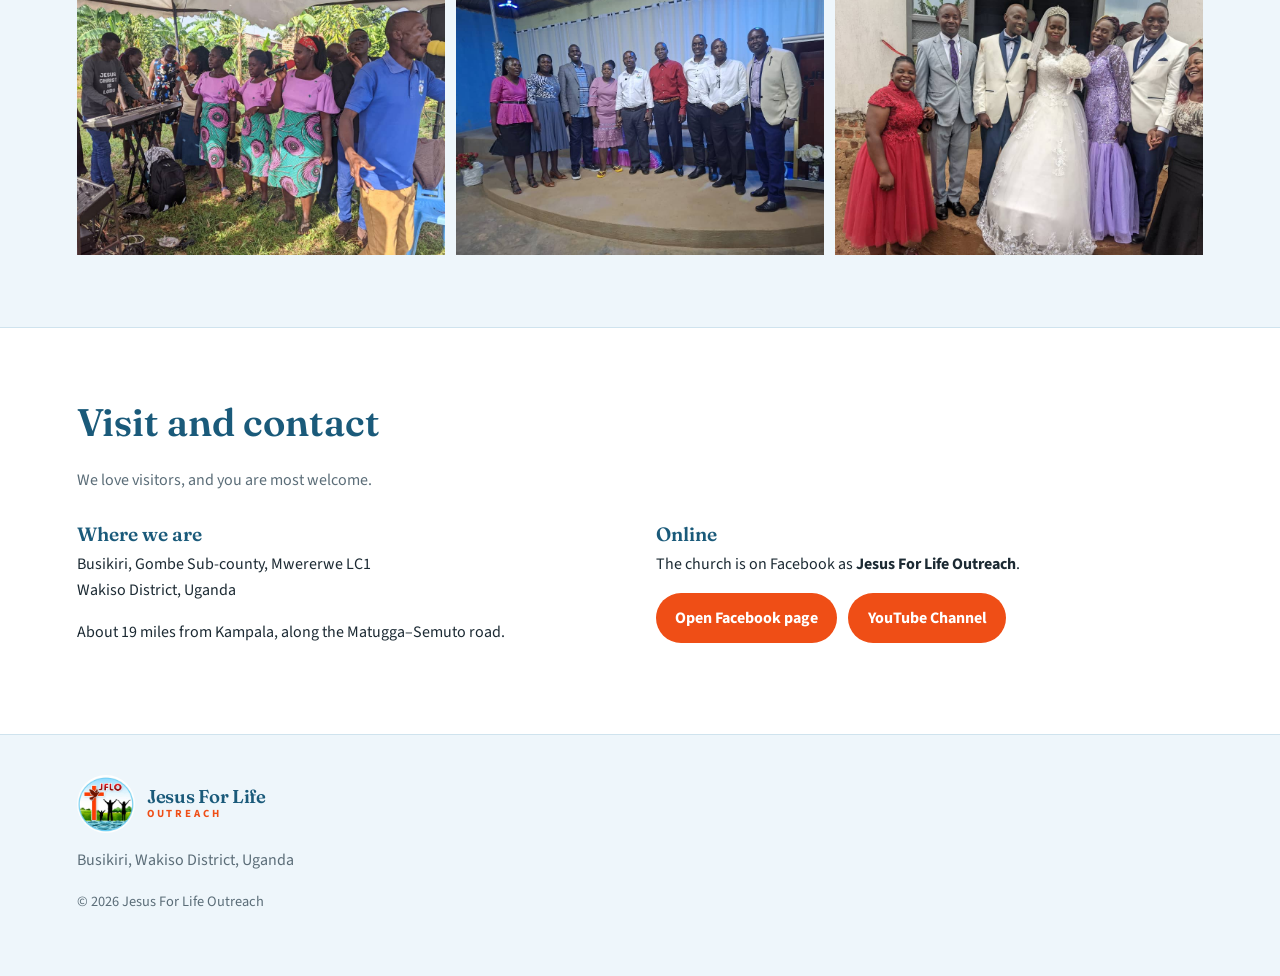
==== commit fc33ecdf: "Update pastor caption to Adams Sapeho and wife Teddy Sapeho" ====
--- a/index.html
+++ b/index.html
@@ -94,9 +94,9 @@
           <figure>
             <img
               src="images/pastor.jpg"
-              alt="Pastor Adams Guscan at the church"
-            />
-            <figcaption>Pastor Adams Guscan</figcaption>
+              alt="Pastor Adams Sapeho and wife Teddy Sapeho"
+            />
+            <figcaption>Pastor Adams Sapeho and wife Teddy Sapeho</figcaption>
           </figure>
         </div>
       </section>
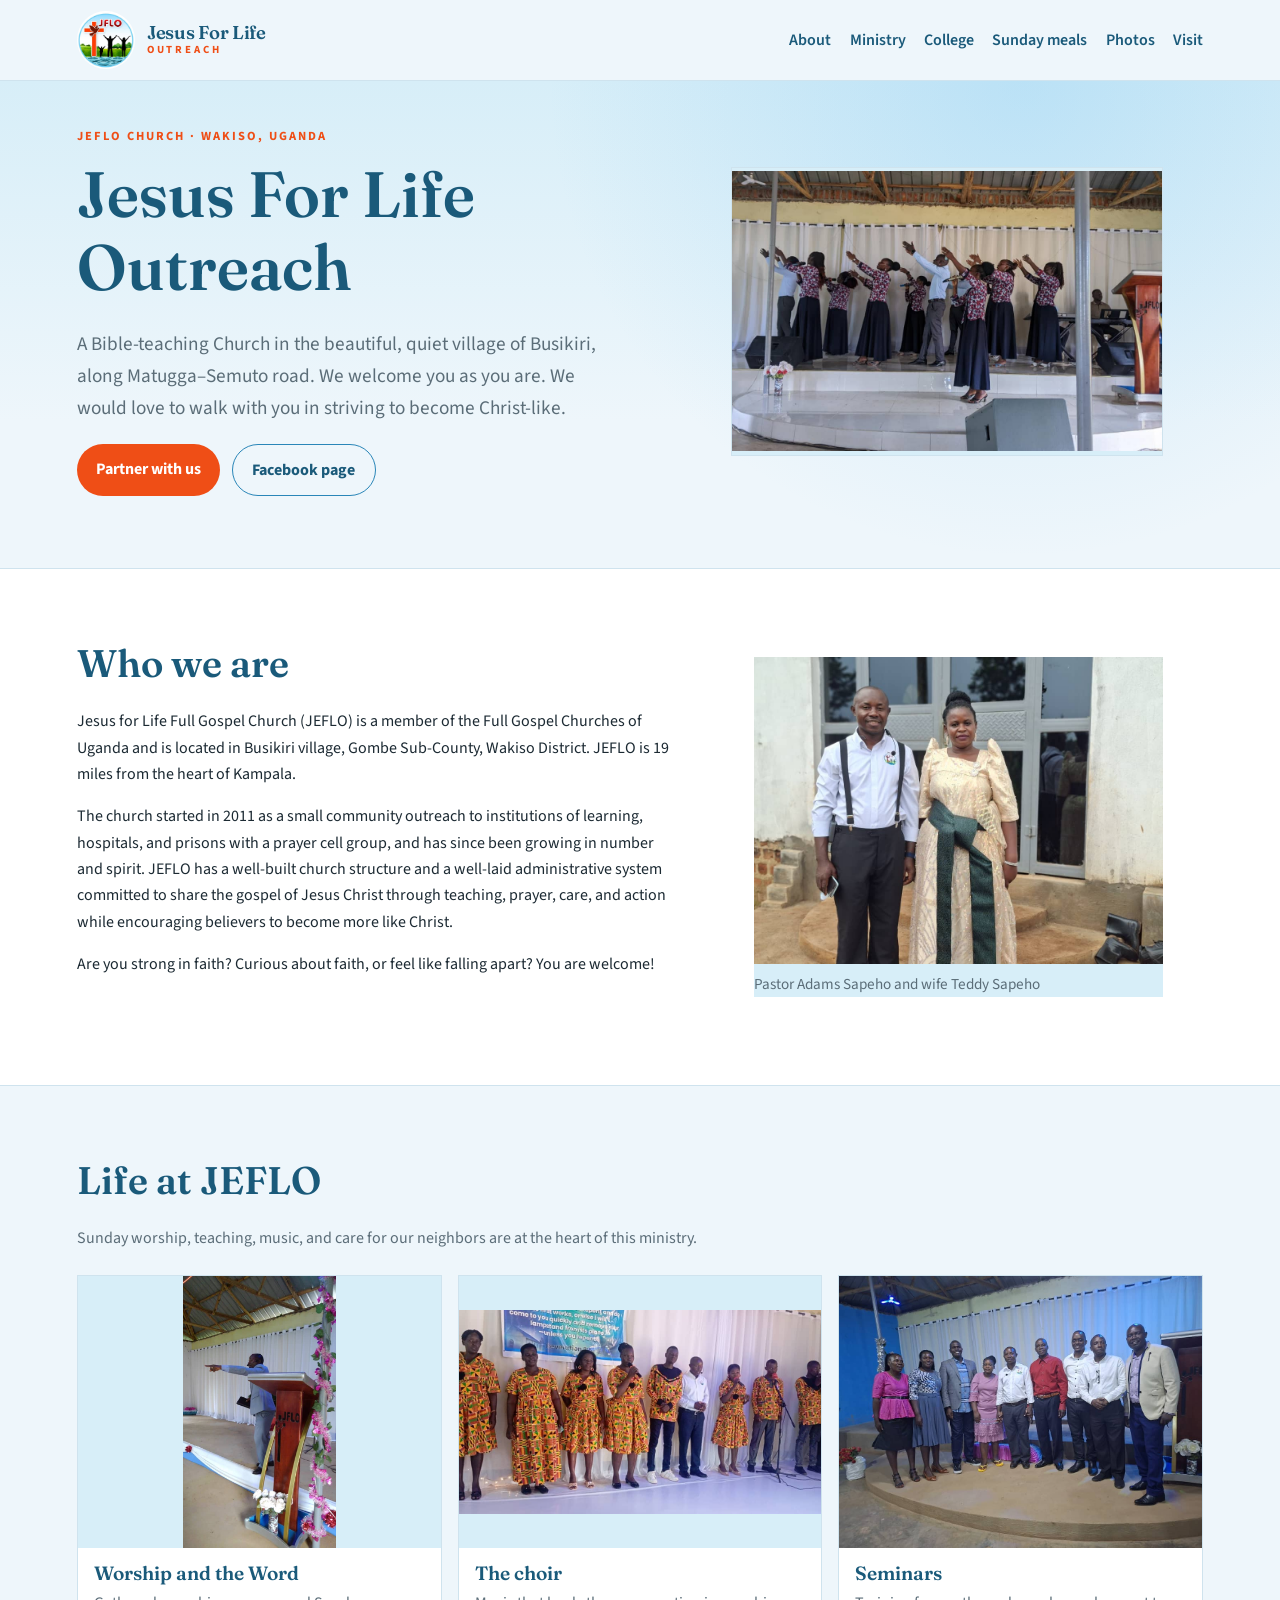
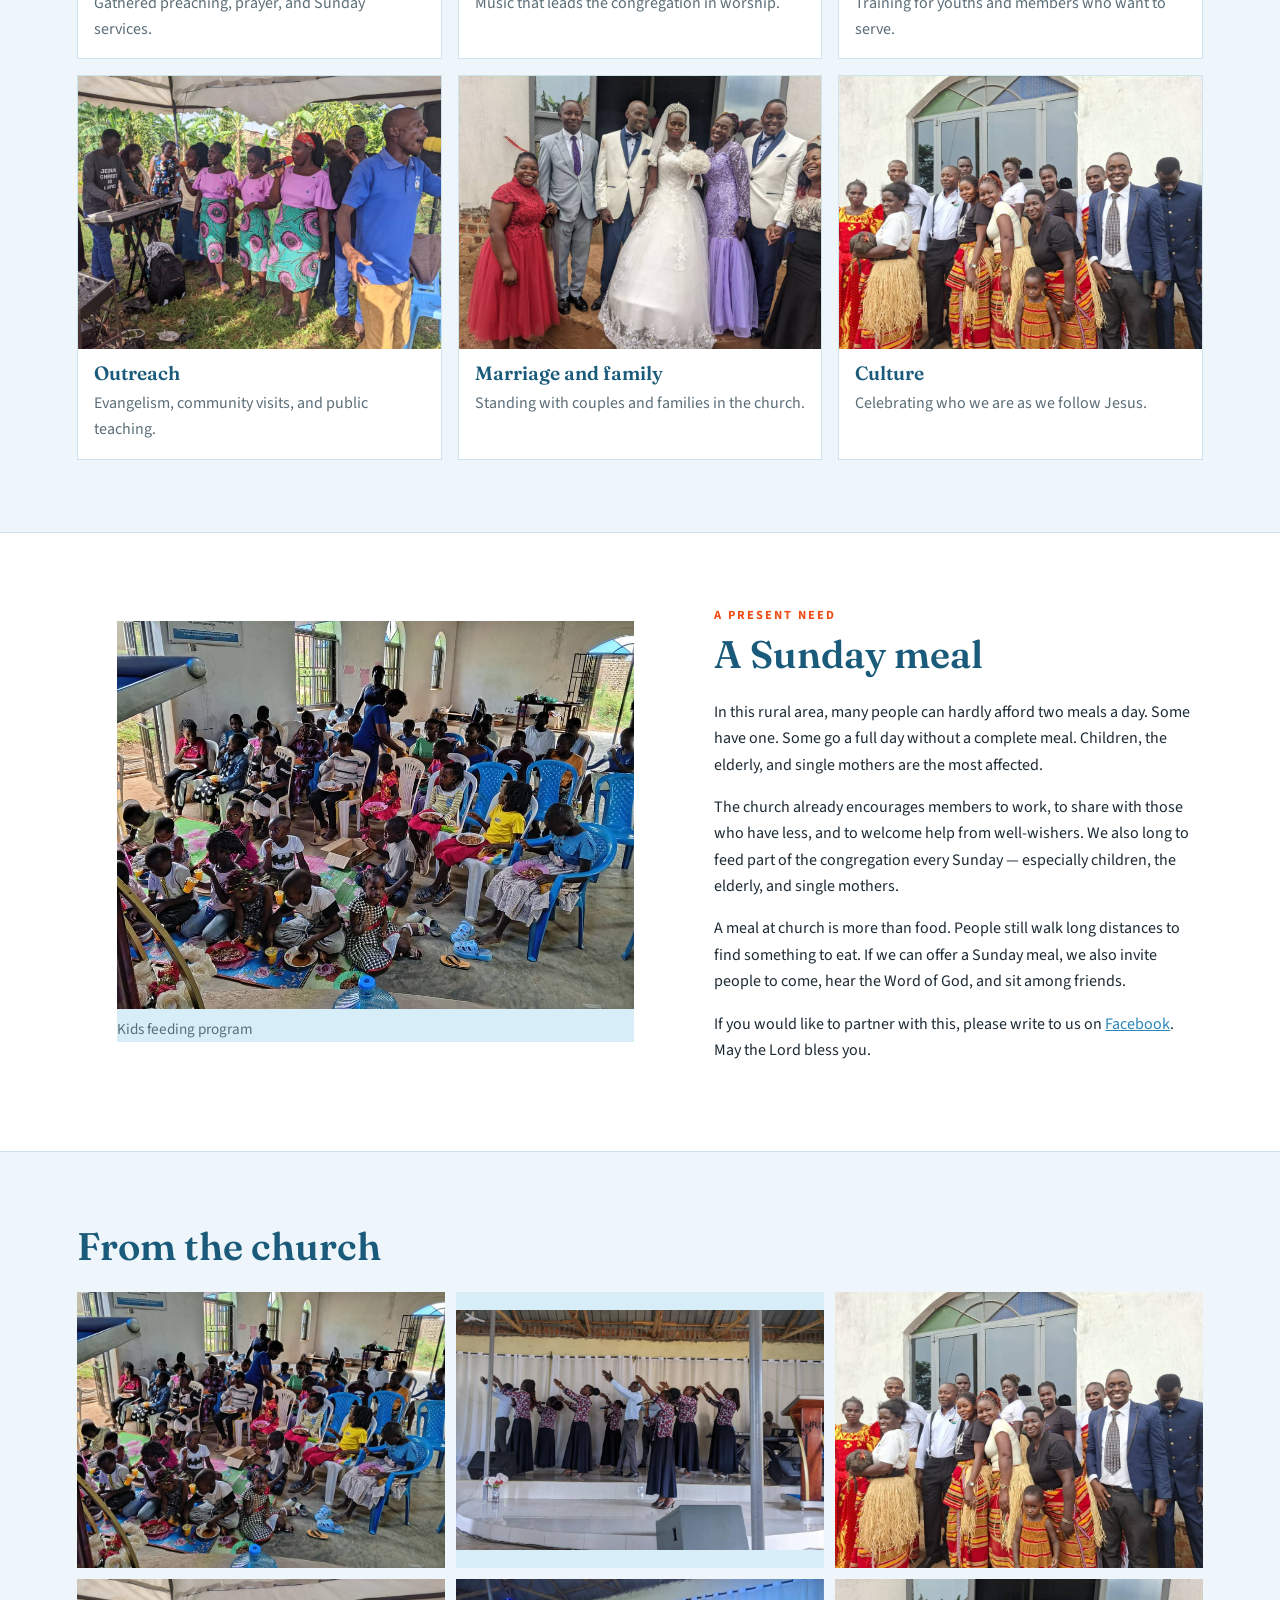
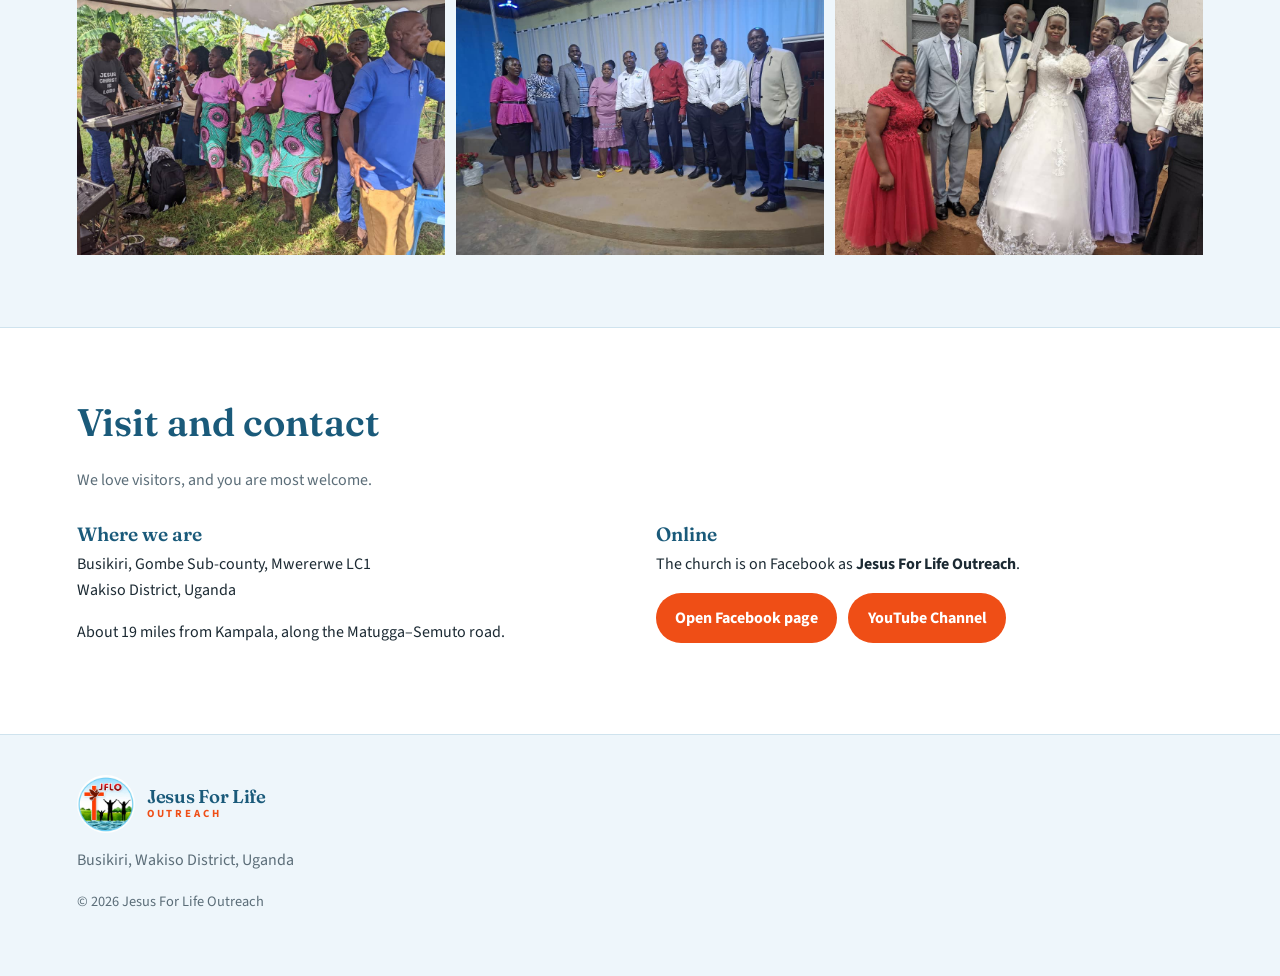
==== commit 45dd3bc4: "Add JEFLO Bible College page and nav link" ====
--- a/index.html
+++ b/index.html
@@ -32,6 +32,7 @@
       <nav id="menu" class="nav" aria-label="Primary">
         <a href="#about">About</a>
         <a href="#ministry">Ministry</a>
+        <a href="college.html">College</a>
         <a href="#meals">Sunday meals</a>
         <a href="#gallery">Photos</a>
         <a href="#visit">Visit</a>
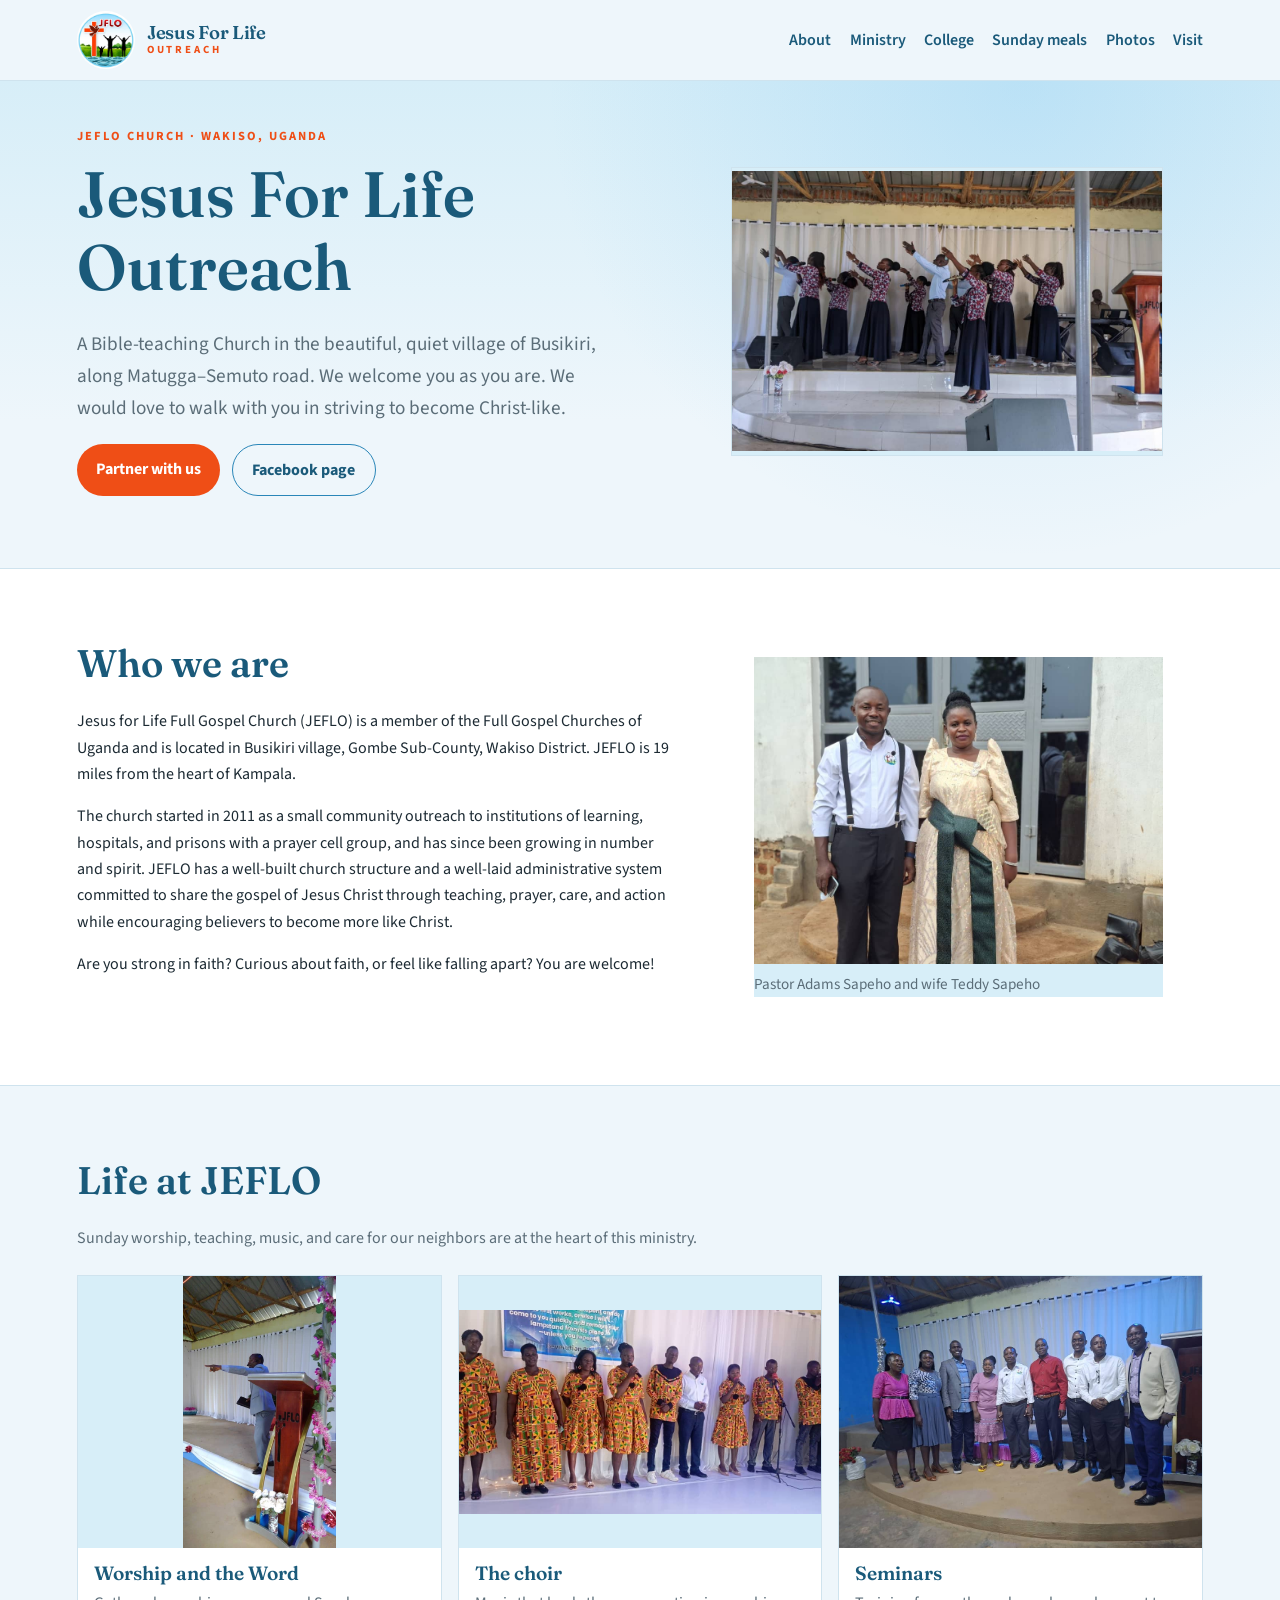
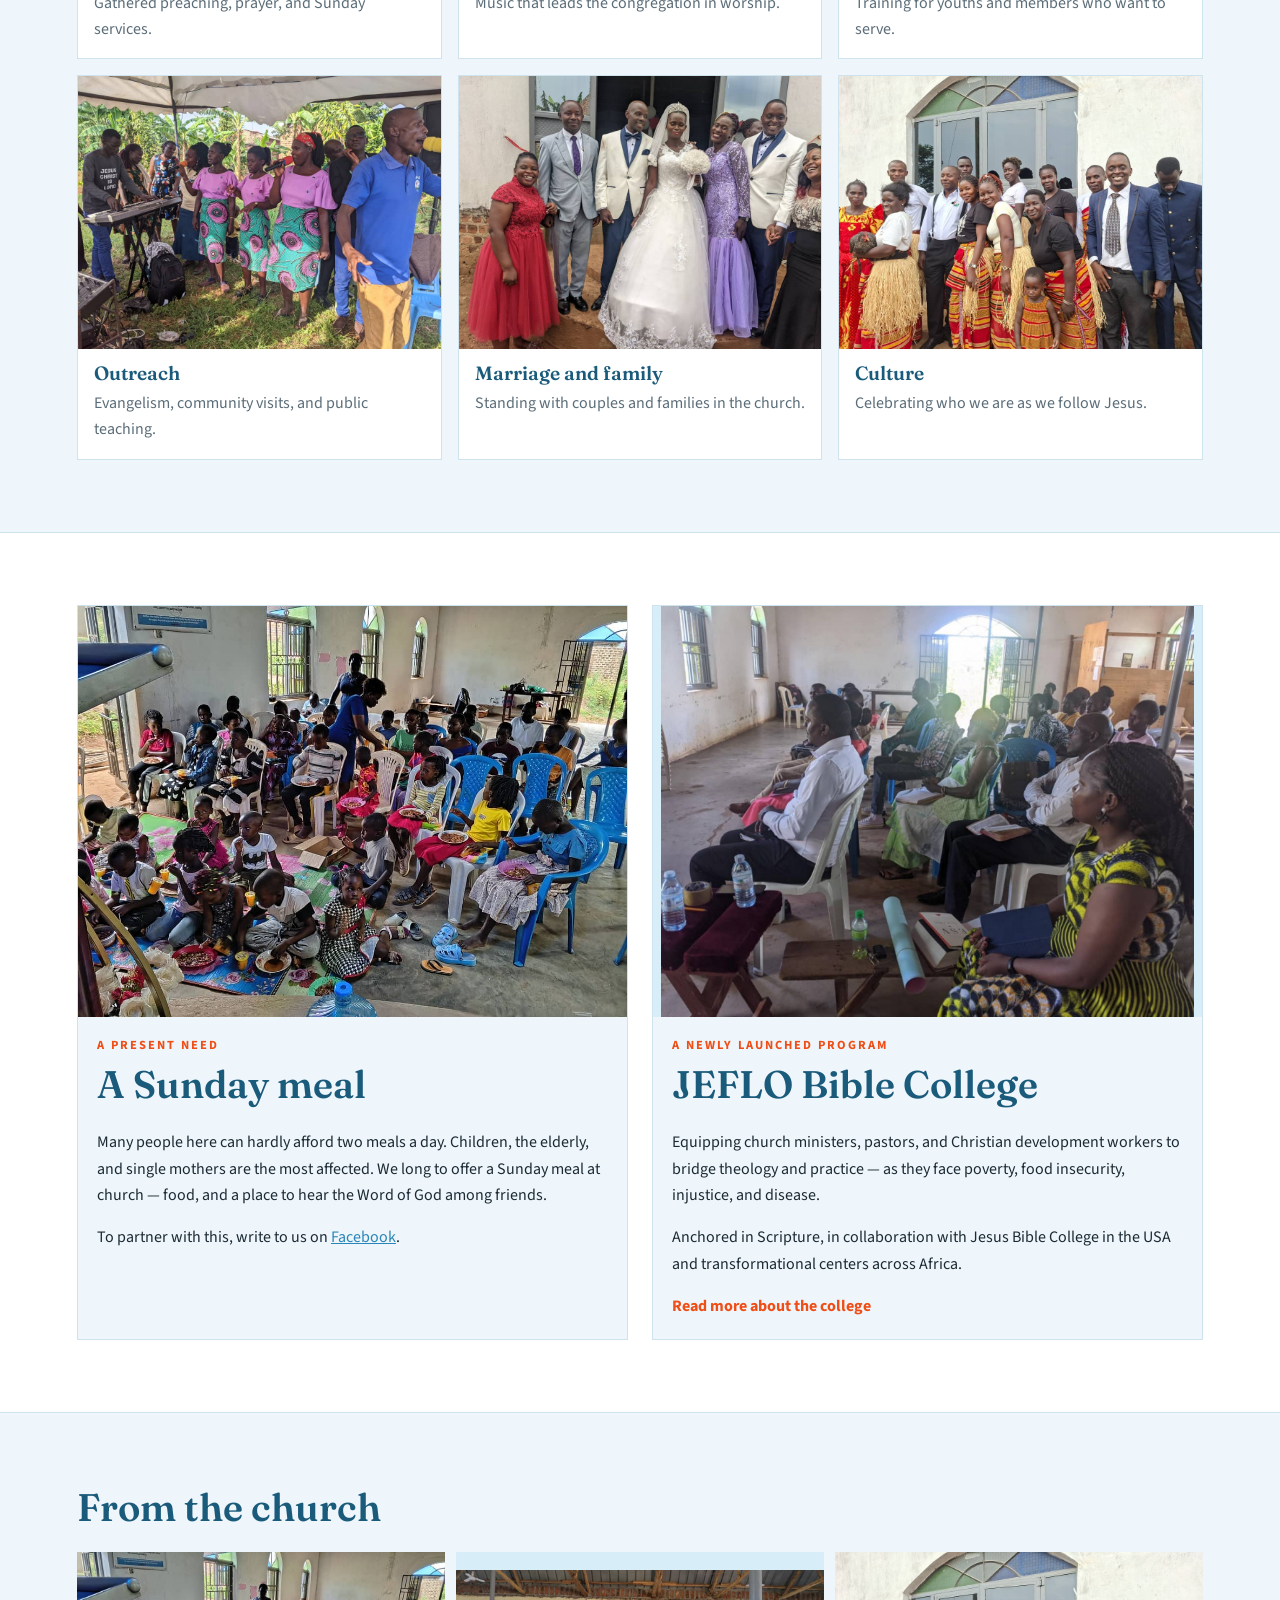
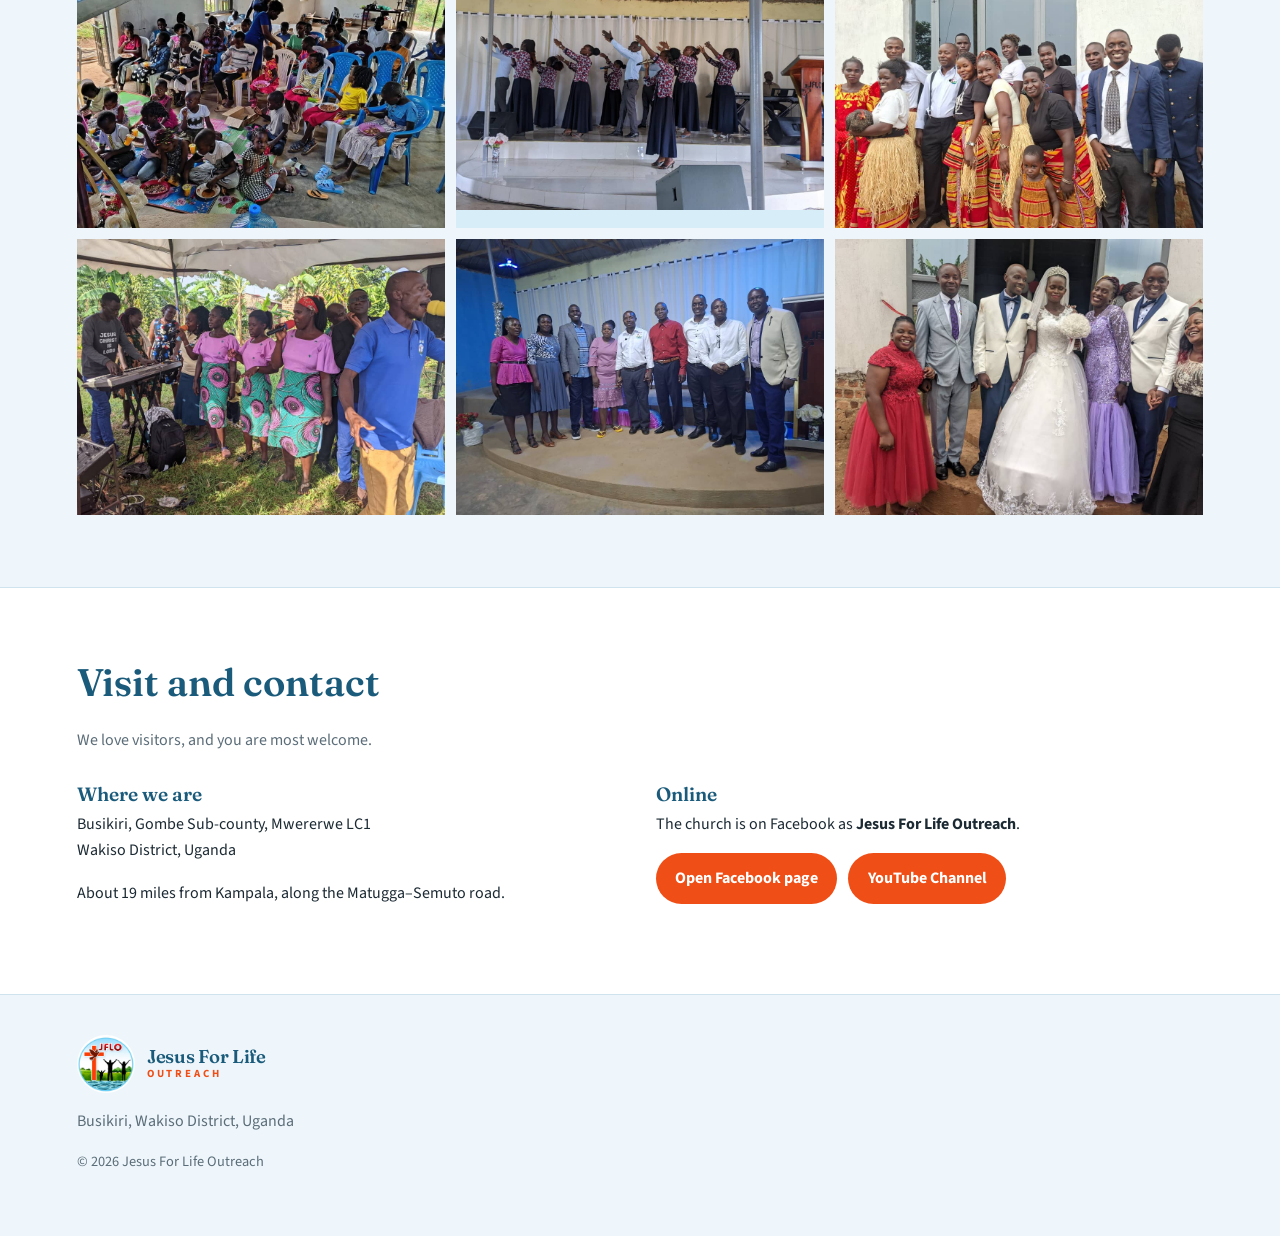
==== commit 90a6f5ba: "Place Bible College beside Sunday meals on the home page Two equal cards so the new program is visib" ====
--- a/index.html
+++ b/index.html
@@ -152,47 +152,49 @@
       </section>
 
       <section id="meals" class="panel">
-        <div class="split">
-          <figure>
+        <div class="spotlights">
+          <article class="spotlight">
             <img
               src="images/kids-feeding.jpg"
               alt="Children eating a meal at the church"
             />
-            <figcaption>Kids feeding program</figcaption>
-          </figure>
-          <div>
             <p class="eyebrow">A present need</p>
             <h2>A Sunday meal</h2>
             <p>
-              In this rural area, many people can hardly afford two meals
-              a day. Some have one. Some go a full day without a complete
-              meal. Children, the elderly, and single mothers are the most
-              affected.
-            </p>
-            <p>
-              The church already encourages members to work, to share
-              with those who have less, and to welcome help from
-              well-wishers. We also long to feed part of the congregation
-              every Sunday — especially children, the elderly, and single
-              mothers.
-            </p>
-            <p>
-              A meal at church is more than food. People still walk long
-              distances to find something to eat. If we can offer a
-              Sunday meal, we also invite people to come, hear the Word of
-              God, and sit among friends.
-            </p>
-            <p>
-              If you would like to partner with this, please write to us
-              on
+              Many people here can hardly afford two meals a day. Children,
+              the elderly, and single mothers are the most affected. We
+              long to offer a Sunday meal at church — food, and a place to
+              hear the Word of God among friends.
+            </p>
+            <p>
+              To partner with this, write to us on
               <a
                 href="https://www.facebook.com/JesusForLifeOutreach"
                 target="_blank"
                 rel="noopener noreferrer"
                 >Facebook</a
-              >. May the Lord bless you.
-            </p>
-          </div>
+              >.
+            </p>
+          </article>
+          <a class="spotlight spotlight-link" href="college.html">
+            <img
+              src="images/college-class.jpg"
+              alt="Students gathered for a JEFLO Bible College class"
+            />
+            <p class="eyebrow">A newly launched program</p>
+            <h2>JEFLO Bible College</h2>
+            <p>
+              Equipping church ministers, pastors, and Christian
+              development workers to bridge theology and practice — as
+              they face poverty, food insecurity, injustice, and disease.
+            </p>
+            <p>
+              Anchored in Scripture, in collaboration with Jesus Bible
+              College in the USA and transformational centers across
+              Africa.
+            </p>
+            <span class="more">Read more about the college</span>
+          </a>
         </div>
       </section>
 
--- a/styles.css
+++ b/styles.css
@@ -296,6 +296,57 @@
   aspect-ratio: 4 / 3;
 }
 
+.spotlights {
+  display: grid;
+  grid-template-columns: 1fr 1fr;
+  gap: 1.5rem;
+  align-items: stretch;
+}
+
+.spotlight {
+  display: flex;
+  flex-direction: column;
+  background: var(--cream);
+  border: 1px solid var(--line);
+  color: inherit;
+  text-decoration: none;
+}
+
+.spotlight img {
+  width: 100%;
+  height: auto;
+  aspect-ratio: 4 / 3;
+  object-fit: contain;
+  background: #d7eef8;
+}
+
+.spotlight .eyebrow,
+.spotlight h2,
+.spotlight p,
+.spotlight .more {
+  padding-left: 1.2rem;
+  padding-right: 1.2rem;
+}
+
+.spotlight .eyebrow {
+  margin-top: 1.1rem;
+}
+
+.spotlight .more {
+  margin-top: auto;
+  padding-bottom: 1.2rem;
+  color: var(--orange);
+  font-weight: 700;
+}
+
+.spotlight-link:hover {
+  border-color: var(--orange);
+}
+
+.spotlight-link:hover .more {
+  text-decoration: underline;
+}
+
 .visit-grid {
   display: grid;
   grid-template-columns: 1fr 1fr;
@@ -326,6 +377,7 @@
   .split,
   .cards,
   .gallery,
+  .spotlights,
   .visit-grid {
     grid-template-columns: 1fr;
   }
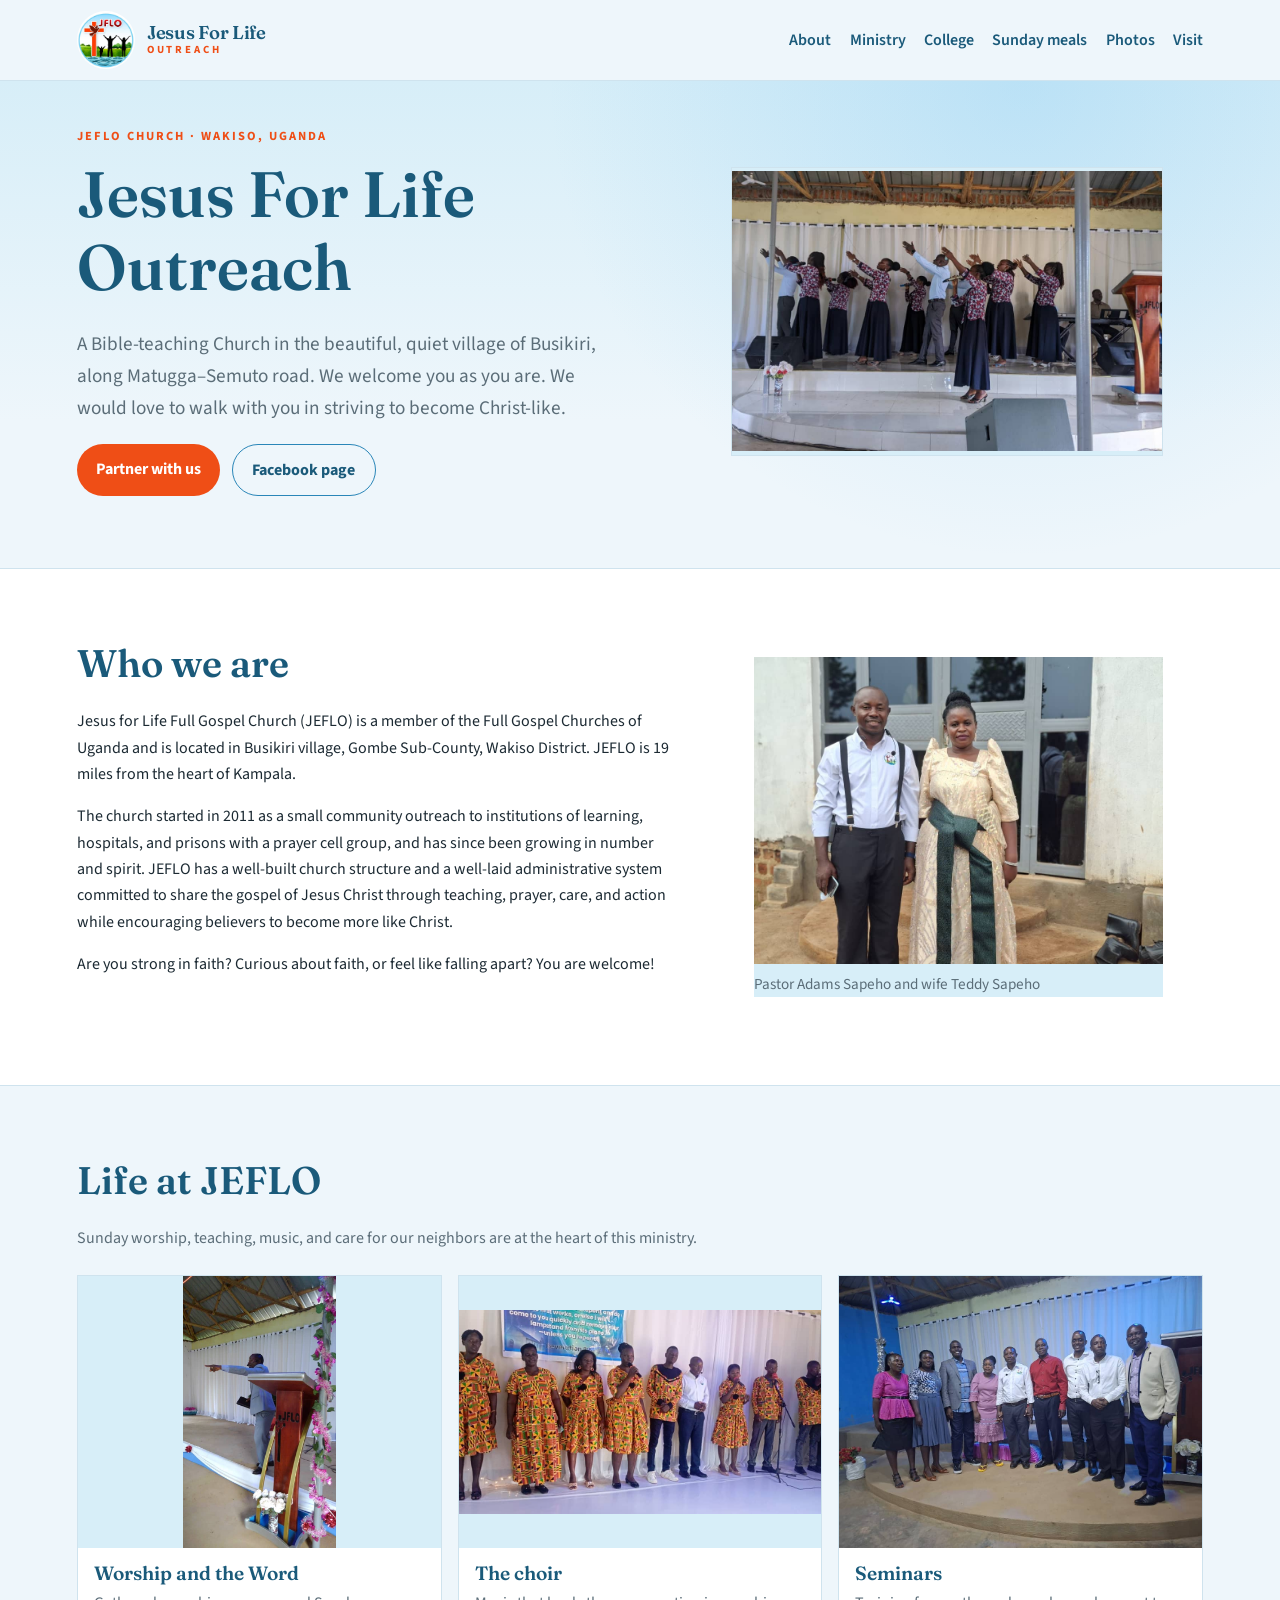
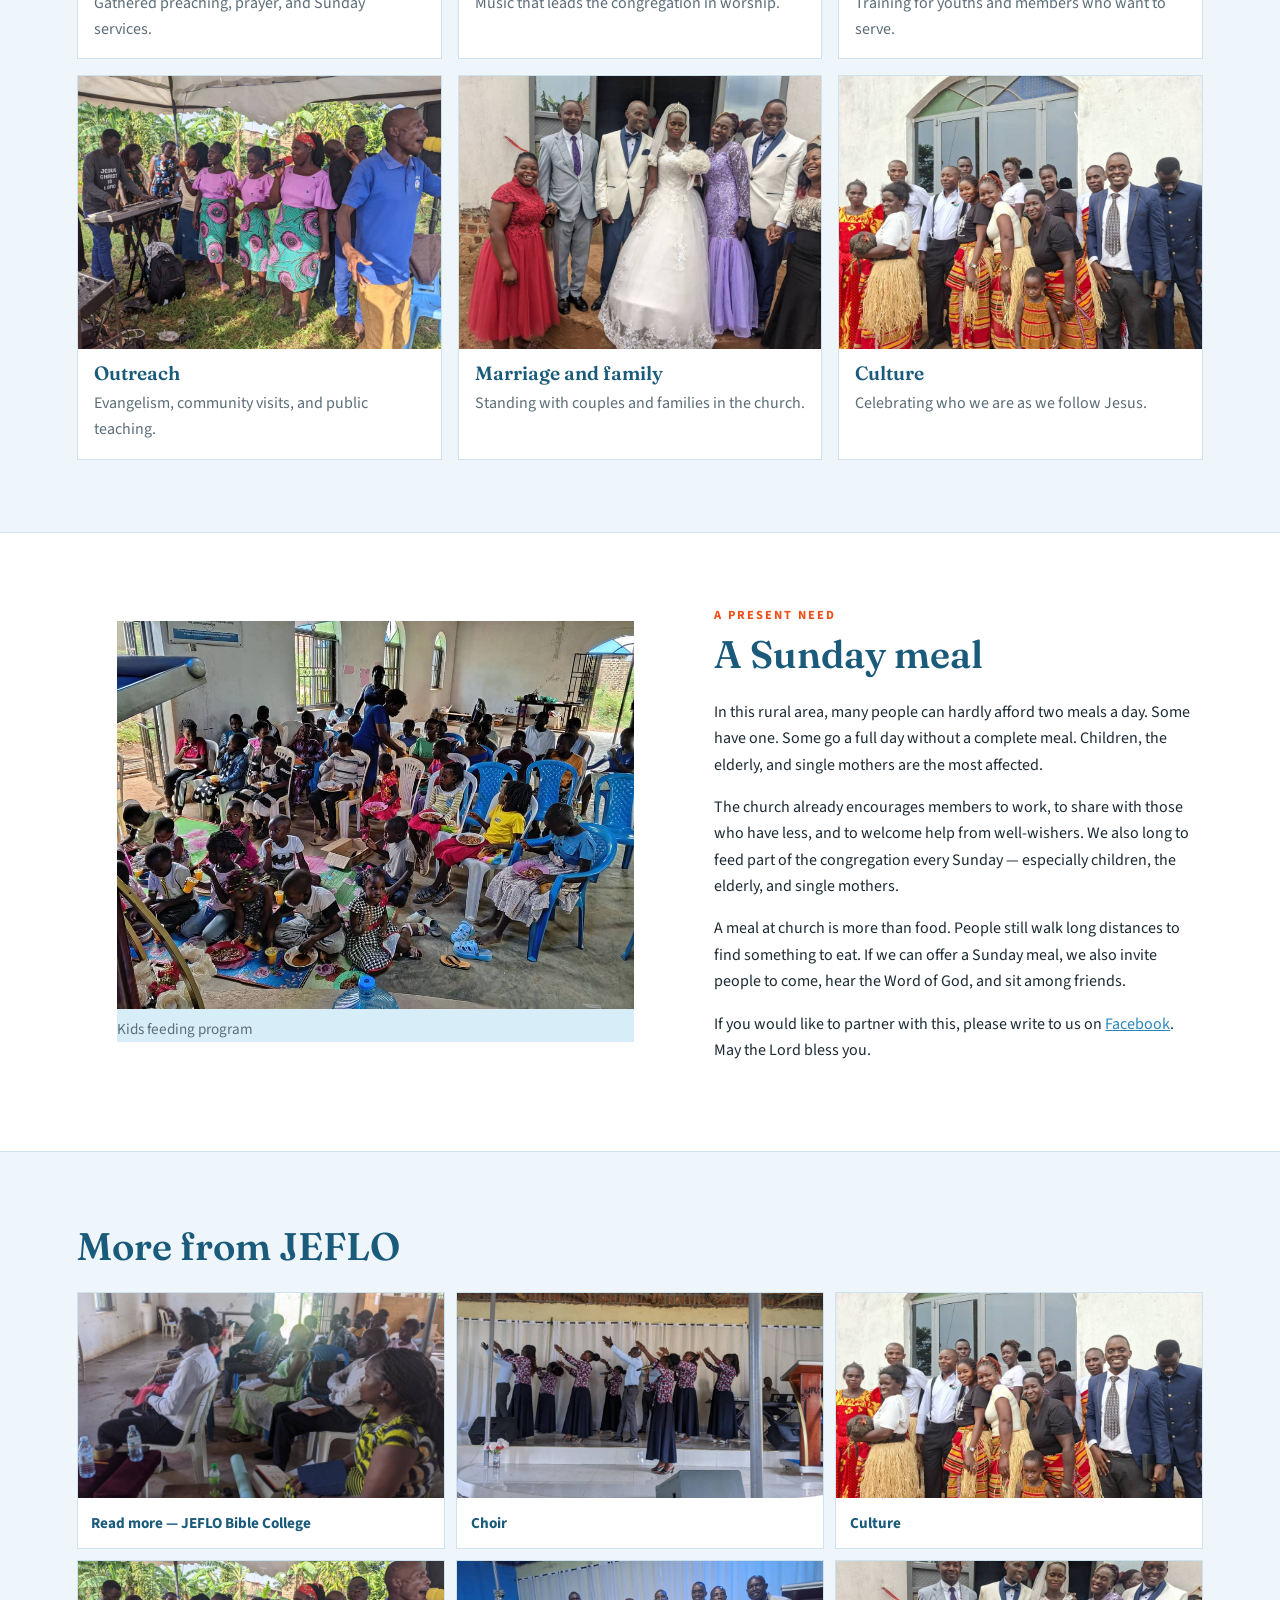
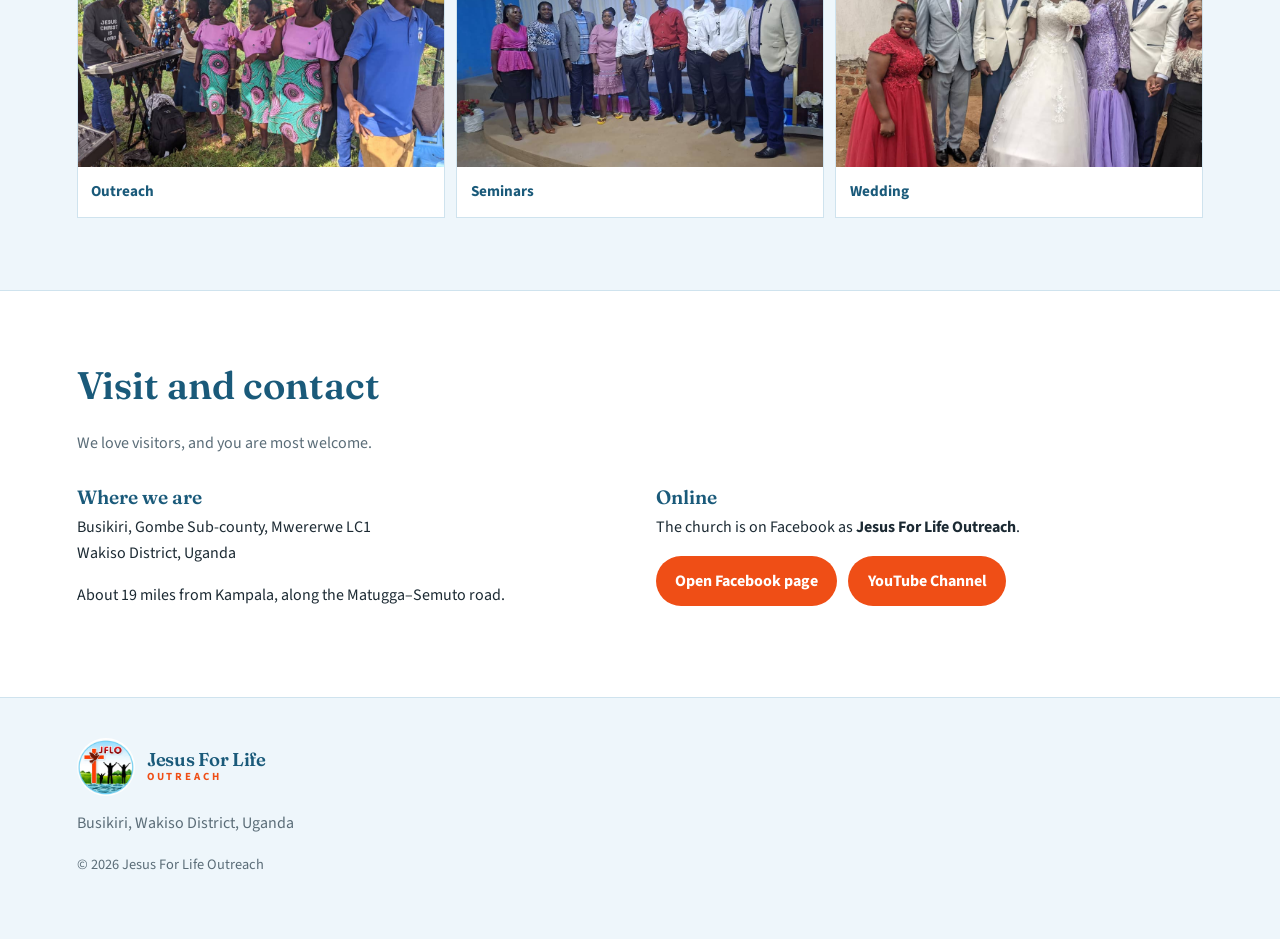
==== commit 59203583: "Restore Sunday meals and add college as a home-page tile Meals keeps the full wording. The photo gri" ====
--- a/index.html
+++ b/index.html
@@ -152,61 +152,81 @@
       </section>
 
       <section id="meals" class="panel">
-        <div class="spotlights">
-          <article class="spotlight">
+        <div class="split">
+          <figure>
             <img
               src="images/kids-feeding.jpg"
               alt="Children eating a meal at the church"
             />
+            <figcaption>Kids feeding program</figcaption>
+          </figure>
+          <div>
             <p class="eyebrow">A present need</p>
             <h2>A Sunday meal</h2>
             <p>
-              Many people here can hardly afford two meals a day. Children,
-              the elderly, and single mothers are the most affected. We
-              long to offer a Sunday meal at church — food, and a place to
-              hear the Word of God among friends.
-            </p>
-            <p>
-              To partner with this, write to us on
+              In this rural area, many people can hardly afford two meals
+              a day. Some have one. Some go a full day without a complete
+              meal. Children, the elderly, and single mothers are the most
+              affected.
+            </p>
+            <p>
+              The church already encourages members to work, to share
+              with those who have less, and to welcome help from
+              well-wishers. We also long to feed part of the congregation
+              every Sunday — especially children, the elderly, and single
+              mothers.
+            </p>
+            <p>
+              A meal at church is more than food. People still walk long
+              distances to find something to eat. If we can offer a
+              Sunday meal, we also invite people to come, hear the Word of
+              God, and sit among friends.
+            </p>
+            <p>
+              If you would like to partner with this, please write to us
+              on
               <a
                 href="https://www.facebook.com/JesusForLifeOutreach"
                 target="_blank"
                 rel="noopener noreferrer"
                 >Facebook</a
-              >.
-            </p>
-          </article>
-          <a class="spotlight spotlight-link" href="college.html">
+              >. May the Lord bless you.
+            </p>
+          </div>
+        </div>
+      </section>
+
+      <section id="gallery" class="panel panel-alt">
+        <h2>More from JEFLO</h2>
+        <!-- New pages: turn a placeholder tile into a link. See README. -->
+        <div class="tiles">
+          <a class="tile" href="college.html">
             <img
               src="images/college-class.jpg"
               alt="Students gathered for a JEFLO Bible College class"
             />
-            <p class="eyebrow">A newly launched program</p>
-            <h2>JEFLO Bible College</h2>
-            <p>
-              Equipping church ministers, pastors, and Christian
-              development workers to bridge theology and practice — as
-              they face poverty, food insecurity, injustice, and disease.
-            </p>
-            <p>
-              Anchored in Scripture, in collaboration with Jesus Bible
-              College in the USA and transformational centers across
-              Africa.
-            </p>
-            <span class="more">Read more about the college</span>
+            <span class="tile-label">Read more — JEFLO Bible College</span>
           </a>
-        </div>
-      </section>
-
-      <section id="gallery" class="panel panel-alt">
-        <h2>From the church</h2>
-        <div class="gallery">
-          <img src="images/kids-feeding.jpg" alt="Children sharing a meal" />
-          <img src="images/choir.jpg" alt="Choir in worship" />
-          <img src="images/culture.jpg" alt="Cultural celebration" />
-          <img src="images/outreach.jpg" alt="Community outreach" />
-          <img src="images/seminars.jpg" alt="Seminar gathering" />
-          <img src="images/wedding.jpg" alt="Wedding at the church" />
+          <div class="tile">
+            <img src="images/choir.jpg" alt="Choir in worship" />
+            <span class="tile-label">Choir</span>
+          </div>
+          <div class="tile">
+            <img src="images/culture.jpg" alt="Cultural celebration" />
+            <span class="tile-label">Culture</span>
+          </div>
+          <div class="tile">
+            <img src="images/outreach.jpg" alt="Community outreach" />
+            <span class="tile-label">Outreach</span>
+          </div>
+          <div class="tile">
+            <img src="images/seminars.jpg" alt="Seminar gathering" />
+            <span class="tile-label">Seminars</span>
+          </div>
+          <div class="tile">
+            <img src="images/wedding.jpg" alt="Wedding at the church" />
+            <span class="tile-label">Wedding</span>
+          </div>
         </div>
       </section>
 
--- a/styles.css
+++ b/styles.css
@@ -296,55 +296,48 @@
   aspect-ratio: 4 / 3;
 }
 
-.spotlights {
-  display: grid;
-  grid-template-columns: 1fr 1fr;
-  gap: 1.5rem;
-  align-items: stretch;
-}
-
-.spotlight {
+.tiles {
+  display: grid;
+  grid-template-columns: repeat(3, 1fr);
+  gap: 0.7rem;
+  margin-top: 1.4rem;
+}
+
+.tile {
   display: flex;
   flex-direction: column;
-  background: var(--cream);
+  background: var(--paper);
   border: 1px solid var(--line);
   color: inherit;
   text-decoration: none;
-}
-
-.spotlight img {
+  overflow: hidden;
+}
+
+.tile img {
   width: 100%;
   height: auto;
-  aspect-ratio: 4 / 3;
-  object-fit: contain;
+  aspect-ratio: 16 / 9;
+  object-fit: cover;
+  object-position: center;
   background: #d7eef8;
 }
 
-.spotlight .eyebrow,
-.spotlight h2,
-.spotlight p,
-.spotlight .more {
-  padding-left: 1.2rem;
-  padding-right: 1.2rem;
-}
-
-.spotlight .eyebrow {
-  margin-top: 1.1rem;
-}
-
-.spotlight .more {
-  margin-top: auto;
-  padding-bottom: 1.2rem;
+.tile-label {
+  display: flex;
+  align-items: center;
+  min-height: 3.1rem;
+  padding: 0.65rem 0.85rem;
+  font-weight: 700;
+  font-size: 0.95rem;
+  color: var(--blue-deep);
+}
+
+a.tile:hover {
+  border-color: var(--orange);
+}
+
+a.tile:hover .tile-label {
   color: var(--orange);
-  font-weight: 700;
-}
-
-.spotlight-link:hover {
-  border-color: var(--orange);
-}
-
-.spotlight-link:hover .more {
-  text-decoration: underline;
 }
 
 .visit-grid {
@@ -377,7 +370,7 @@
   .split,
   .cards,
   .gallery,
-  .spotlights,
+  .tiles,
   .visit-grid {
     grid-template-columns: 1fr;
   }
